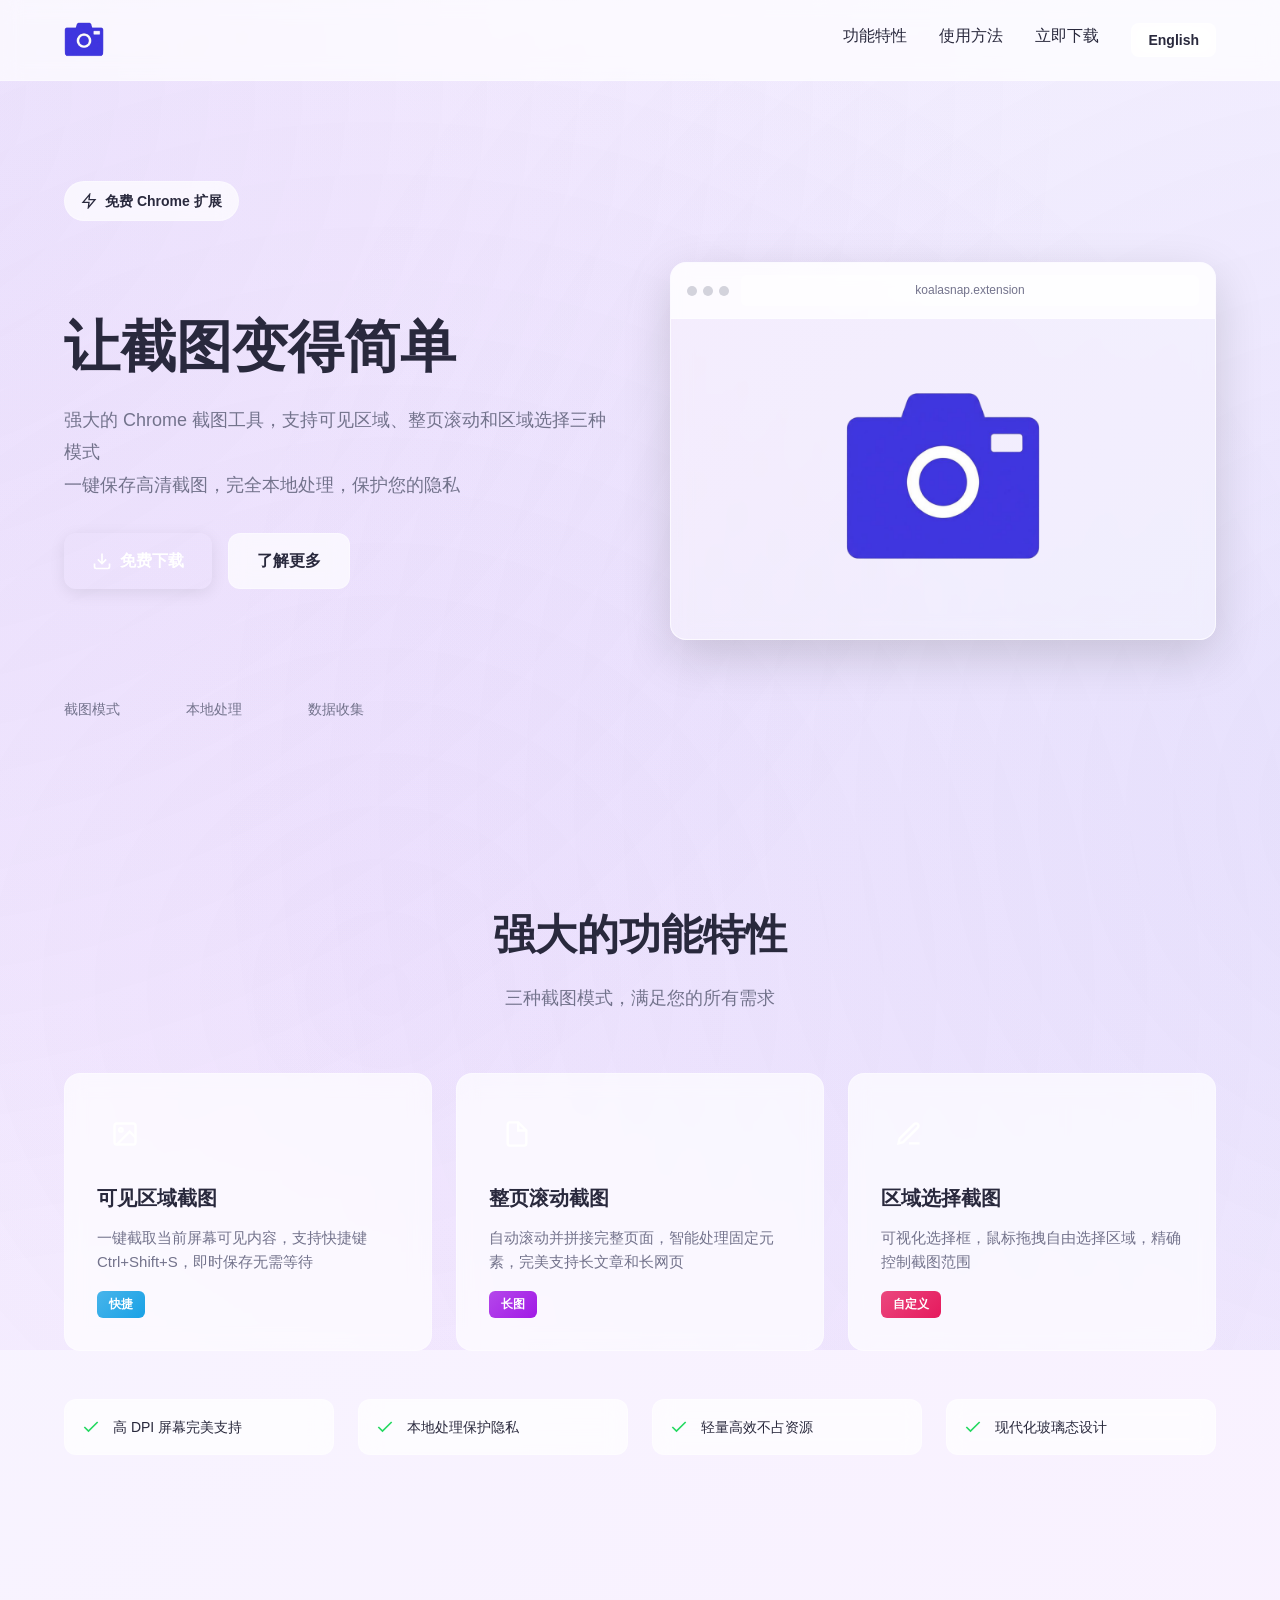
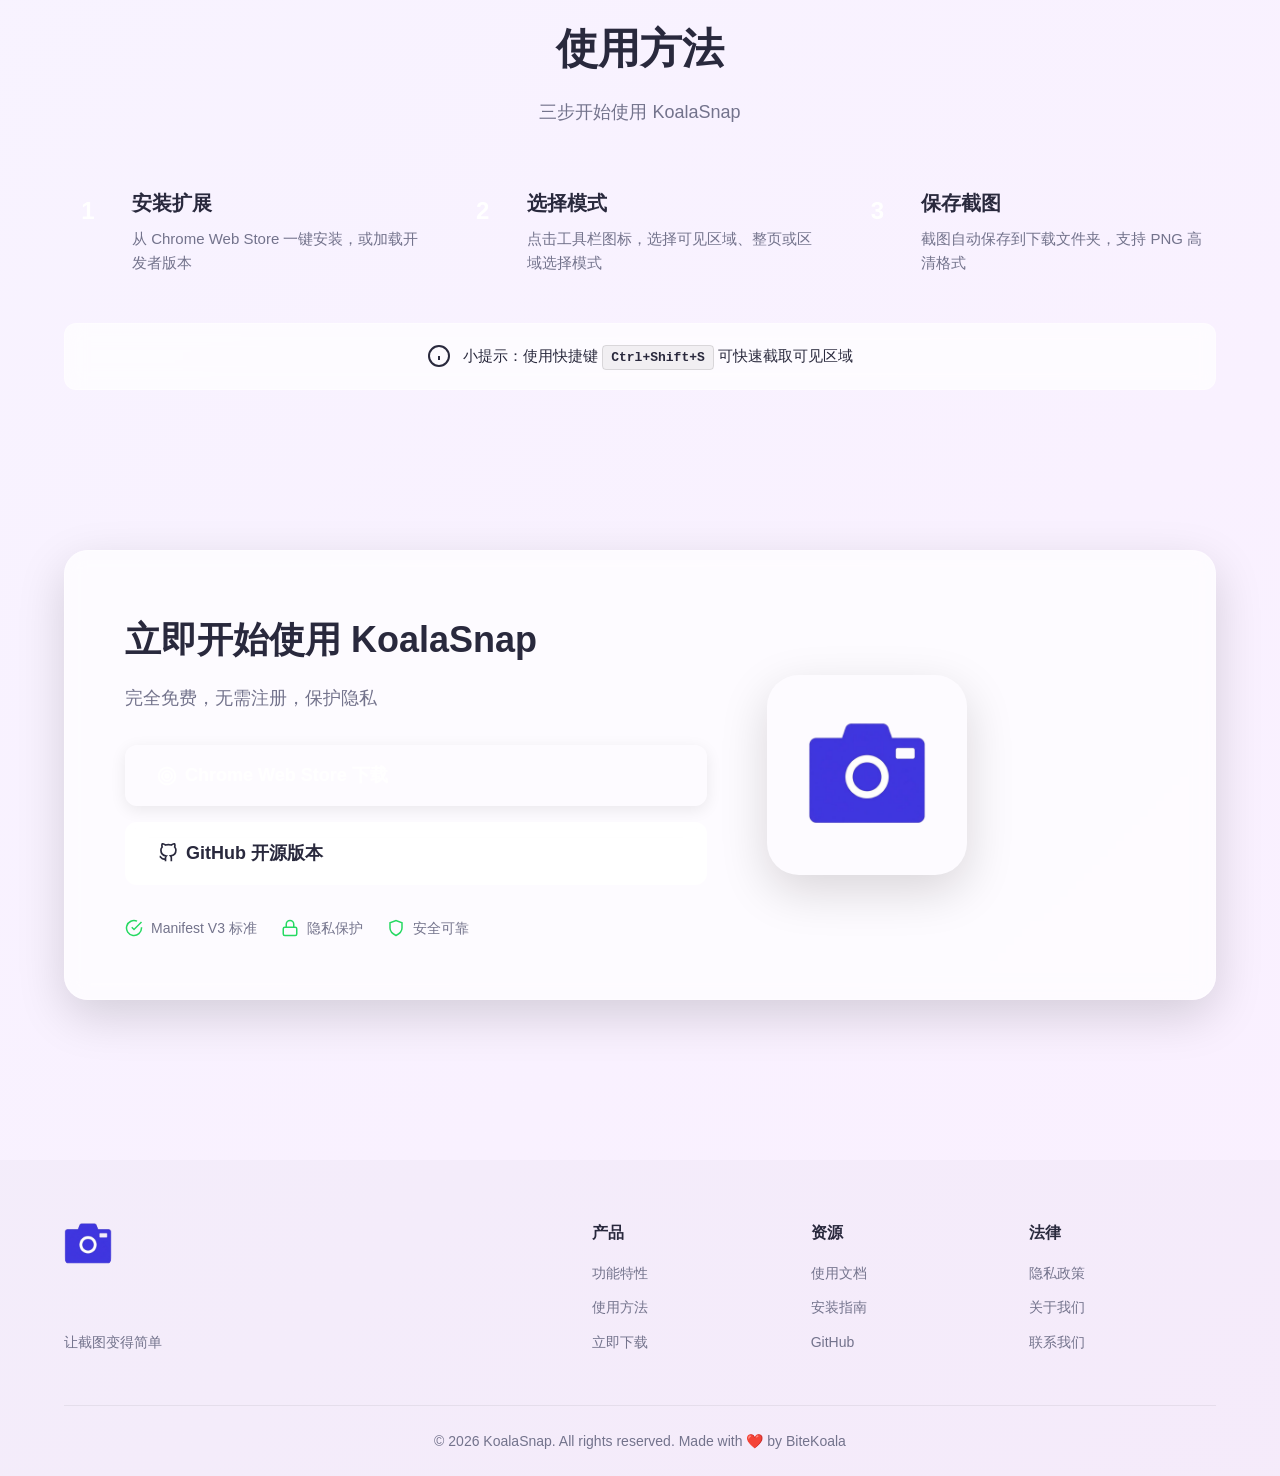
==== landing-page.html @ 2b5f0e41 "v1.0" ====
<!DOCTYPE html>
<html lang="zh-CN">

<head>
    <meta charset="UTF-8">
    <meta name="viewport" content="width=device-width, initial-scale=1.0">
    <meta name="description" content="KoalaSnap - 考拉易截，强大的 Chrome 截图扩展，支持可见区域、整页滚动和区域选择三种模式">
    <meta name="keywords" content="截图,Chrome扩展,浏览器插件,长截图,区域截图,KoalaSnap">
    <title>KoalaSnap - 考拉易截 | 强大的 Chrome 截图扩展</title>
    <link rel="stylesheet" href="landing-page.css">
    <link rel="icon" href="icons/icon-128.png">
</head>

<body>
    <!-- Navigation -->
    <nav class="navbar">
        <div class="container">
            <div class="nav-brand">
                <img src="icons/icon-128.png" alt="KoalaSnap Logo" class="nav-logo">
                <span class="nav-title">KoalaSnap</span>
            </div>
            <div class="nav-links">
                <a href="#features">
                    <span class="lang-zh">功能特性</span>
                    <span class="lang-en" style="display: none;">Features</span>
                </a>
                <a href="#how-it-works">
                    <span class="lang-zh">使用方法</span>
                    <span class="lang-en" style="display: none;">How It Works</span>
                </a>
                <a href="#download">
                    <span class="lang-zh">立即下载</span>
                    <span class="lang-en" style="display: none;">Download</span>
                </a>
                <button class="lang-toggle" onclick="toggleLanguage()">
                    <span class="lang-zh">English</span>
                    <span class="lang-en" style="display: none;">中文</span>
                </button>
            </div>
        </div>
        </div>
    </nav>

    <!-- Hero Section -->
    <section class="hero">
        <div class="container">
            <div class="hero-content">
                <div class="hero-badge">
                    <svg class="badge-icon" viewBox="0 0 24 24" fill="none" stroke="currentColor" stroke-width="2">
                        <path d="M13 2L3 14h9l-1 8 10-12h-9l1-8z"></path>
                    </svg>
                    <span class="lang-zh">免费 Chrome 扩展</span>
                    <span class="lang-en" style="display: none;">Free Chrome Extension</span>
                </div>
                <h1 class="hero-title">
                    <span class="gradient-text">KoalaSnap</span>
                    <br>
                    <span class="lang-zh">让截图变得简单</span>
                    <span class="lang-en" style="display: none;">Make Screenshots Easy</span>
                </h1>
                <p class="hero-subtitle">
                    <span class="lang-zh">
                        强大的 Chrome 截图工具，支持可见区域、整页滚动和区域选择三种模式<br>
                        一键保存高清截图，完全本地处理，保护您的隐私
                    </span>
                    <span class="lang-en" style="display: none;">
                        Powerful Chrome screenshot tool with visible area, full-page scrolling, and area selection
                        modes<br>
                        One-click to save high-quality screenshots, completely local processing, protecting your privacy
                    </span>
                </p>
                <div class="hero-buttons">
                    <a href="#download" class="btn btn-primary">
                        <svg class="btn-icon" viewBox="0 0 24 24" fill="none" stroke="currentColor" stroke-width="2">
                            <path d="M21 15v4a2 2 0 0 1-2 2H5a2 2 0 0 1-2-2v-4"></path>
                            <polyline points="7 10 12 15 17 10"></polyline>
                            <line x1="12" y1="15" x2="12" y2="3"></line>
                        </svg>
                        <span class="lang-zh">免费下载</span>
                        <span class="lang-en" style="display: none;">Free Download</span>
                    </a>
                    <a href="#features" class="btn btn-secondary">
                        <span class="lang-zh">了解更多</span>
                        <span class="lang-en" style="display: none;">Learn More</span>
                    </a>
                </div>
                <div class="hero-stats">
                    <div class="stat-item">
                        <div class="stat-number">3</div>
                        <div class="stat-label">
                            <span class="lang-zh">截图模式</span>
                            <span class="lang-en" style="display: none;">Capture Modes</span>
                        </div>
                    </div>
                    <div class="stat-item">
                        <div class="stat-number">100%</div>
                        <div class="stat-label">
                            <span class="lang-zh">本地处理</span>
                            <span class="lang-en" style="display: none;">Local Processing</span>
                        </div>
                    </div>
                    <div class="stat-item">
                        <div class="stat-number">0</div>
                        <div class="stat-label">
                            <span class="lang-zh">数据收集</span>
                            <span class="lang-en" style="display: none;">Data Collection</span>
                        </div>
                    </div>
                </div>
            </div>
            <div class="hero-image">
                <div class="mockup-browser">
                    <div class="browser-header">
                        <div class="browser-dots">
                            <span></span>
                            <span></span>
                            <span></span>
                        </div>
                        <div class="browser-address">koalasnap.extension</div>
                    </div>
                    <div class="browser-content">
                        <img src="icons/icon-128.png" alt="KoalaSnap Preview" class="preview-icon">
                    </div>
                </div>
            </div>
        </div>
    </section>

    <!-- Features Section -->
    <section id="features" class="features">
        <div class="container">
            <div class="section-header">
                <h2 class="section-title">
                    <span class="lang-zh">强大的功能特性</span>
                    <span class="lang-en" style="display: none;">Powerful Features</span>
                </h2>
                <p class="section-subtitle">
                    <span class="lang-zh">三种截图模式，满足您的所有需求</span>
                    <span class="lang-en" style="display: none;">Three capture modes to meet all your needs</span>
                </p>
            </div>

            <div class="features-grid">
                <!-- Feature 1 -->
                <div class="feature-card">
                    <div class="feature-icon">
                        <svg viewBox="0 0 24 24" fill="none" stroke="currentColor" stroke-width="2">
                            <rect x="3" y="3" width="18" height="18" rx="2" ry="2"></rect>
                            <circle cx="8.5" cy="8.5" r="1.5"></circle>
                            <polyline points="21 15 16 10 5 21"></polyline>
                        </svg>
                    </div>
                    <h3 class="feature-title">可见区域截图</h3>
                    <p class="feature-desc">一键截取当前屏幕可见内容，支持快捷键 Ctrl+Shift+S，即时保存无需等待</p>
                    <div class="feature-badge">快捷</div>
                </div>

                <!-- Feature 2 -->
                <div class="feature-card">
                    <div class="feature-icon">
                        <svg viewBox="0 0 24 24" fill="none" stroke="currentColor" stroke-width="2">
                            <path d="M13 2H6a2 2 0 0 0-2 2v16a2 2 0 0 0 2 2h12a2 2 0 0 0 2-2V9z"></path>
                            <polyline points="13 2 13 9 20 9"></polyline>
                        </svg>
                    </div>
                    <h3 class="feature-title">整页滚动截图</h3>
                    <p class="feature-desc">自动滚动并拼接完整页面，智能处理固定元素，完美支持长文章和长网页</p>
                    <div class="feature-badge badge-pro">长图</div>
                </div>

                <!-- Feature 3 -->
                <div class="feature-card">
                    <div class="feature-icon">
                        <svg viewBox="0 0 24 24" fill="none" stroke="currentColor" stroke-width="2">
                            <path d="M12 20h9"></path>
                            <path d="M16.5 3.5a2.121 2.121 0 0 1 3 3L7 19l-4 1 1-4L16.5 3.5z"></path>
                        </svg>
                    </div>
                    <h3 class="feature-title">区域选择截图</h3>
                    <p class="feature-desc">可视化选择框，鼠标拖拽自由选择区域，精确控制截图范围</p>
                    <div class="feature-badge badge-custom">自定义</div>
                </div>
            </div>

            <!-- Additional Features -->
            <div class="additional-features">
                <div class="additional-feature">
                    <svg class="check-icon" viewBox="0 0 24 24" fill="none" stroke="currentColor" stroke-width="2">
                        <polyline points="20 6 9 17 4 12"></polyline>
                    </svg>
                    <span>高 DPI 屏幕完美支持</span>
                </div>
                <div class="additional-feature">
                    <svg class="check-icon" viewBox="0 0 24 24" fill="none" stroke="currentColor" stroke-width="2">
                        <polyline points="20 6 9 17 4 12"></polyline>
                    </svg>
                    <span>本地处理保护隐私</span>
                </div>
                <div class="additional-feature">
                    <svg class="check-icon" viewBox="0 0 24 24" fill="none" stroke="currentColor" stroke-width="2">
                        <polyline points="20 6 9 17 4 12"></polyline>
                    </svg>
                    <span>轻量高效不占资源</span>
                </div>
                <div class="additional-feature">
                    <svg class="check-icon" viewBox="0 0 24 24" fill="none" stroke="currentColor" stroke-width="2">
                        <polyline points="20 6 9 17 4 12"></polyline>
                    </svg>
                    <span>现代化玻璃态设计</span>
                </div>
            </div>
        </div>
    </section>

    <!-- How It Works -->
    <section id="how-it-works" class="how-it-works">
        <div class="container">
            <div class="section-header">
                <h2 class="section-title">使用方法</h2>
                <p class="section-subtitle">三步开始使用 KoalaSnap</p>
            </div>

            <div class="steps">
                <div class="step">
                    <div class="step-number">1</div>
                    <div class="step-content">
                        <h3 class="step-title">安装扩展</h3>
                        <p class="step-desc">从 Chrome Web Store 一键安装，或加载开发者版本</p>
                    </div>
                </div>

                <div class="step">
                    <div class="step-number">2</div>
                    <div class="step-content">
                        <h3 class="step-title">选择模式</h3>
                        <p class="step-desc">点击工具栏图标，选择可见区域、整页或区域选择模式</p>
                    </div>
                </div>

                <div class="step">
                    <div class="step-number">3</div>
                    <div class="step-content">
                        <h3 class="step-title">保存截图</h3>
                        <p class="step-desc">截图自动保存到下载文件夹，支持 PNG 高清格式</p>
                    </div>
                </div>
            </div>

            <div class="shortcut-tip">
                <svg class="tip-icon" viewBox="0 0 24 24" fill="none" stroke="currentColor" stroke-width="2">
                    <circle cx="12" cy="12" r="10"></circle>
                    <path d="M12 16v-4"></path>
                    <path d="M12 8h.01"></path>
                </svg>
                <span>小提示：使用快捷键 <kbd>Ctrl+Shift+S</kbd> 可快速截取可见区域</span>
            </div>
        </div>
    </section>

    <!-- Download Section -->
    <section id="download" class="download">
        <div class="container">
            <div class="download-card">
                <div class="download-content">
                    <h2 class="download-title">立即开始使用 KoalaSnap</h2>
                    <p class="download-subtitle">完全免费，无需注册，保护隐私</p>
                    <div class="download-buttons">
                        <a href="https://chrome.google.com/webstore" class="btn btn-primary btn-large">
                            <svg class="btn-icon" viewBox="0 0 24 24" fill="none" stroke="currentColor"
                                stroke-width="2">
                                <circle cx="12" cy="12" r="10"></circle>
                                <circle cx="12" cy="12" r="6"></circle>
                                <circle cx="12" cy="12" r="2"></circle>
                            </svg>
                            Chrome Web Store 下载
                        </a>
                        <a href="https://github.com/yourusername/koalasnap" class="btn btn-secondary btn-large">
                            <svg class="btn-icon" viewBox="0 0 24 24" fill="none" stroke="currentColor"
                                stroke-width="2">
                                <path
                                    d="M9 19c-5 1.5-5-2.5-7-3m14 6v-3.87a3.37 3.37 0 0 0-.94-2.61c3.14-.35 6.44-1.54 6.44-7A5.44 5.44 0 0 0 20 4.77 5.07 5.07 0 0 0 19.91 1S18.73.65 16 2.48a13.38 13.38 0 0 0-7 0C6.27.65 5.09 1 5.09 1A5.07 5.07 0 0 0 5 4.77a5.44 5.44 0 0 0-1.5 3.78c0 5.42 3.3 6.61 6.44 7A3.37 3.37 0 0 0 9 18.13V22">
                                </path>
                            </svg>
                            GitHub 开源版本
                        </a>
                    </div>
                    <div class="download-info">
                        <div class="info-item">
                            <svg viewBox="0 0 24 24" fill="none" stroke="currentColor" stroke-width="2">
                                <path d="M22 11.08V12a10 10 0 1 1-5.93-9.14"></path>
                                <polyline points="22 4 12 14.01 9 11.01"></polyline>
                            </svg>
                            <span>Manifest V3 标准</span>
                        </div>
                        <div class="info-item">
                            <svg viewBox="0 0 24 24" fill="none" stroke="currentColor" stroke-width="2">
                                <rect x="3" y="11" width="18" height="11" rx="2" ry="2"></rect>
                                <path d="M7 11V7a5 5 0 0 1 10 0v4"></path>
                            </svg>
                            <span>隐私保护</span>
                        </div>
                        <div class="info-item">
                            <svg viewBox="0 0 24 24" fill="none" stroke="currentColor" stroke-width="2">
                                <path d="M12 22s8-4 8-10V5l-8-3-8 3v7c0 6 8 10 8 10z"></path>
                            </svg>
                            <span>安全可靠</span>
                        </div>
                    </div>
                </div>
                <div class="download-visual">
                    <div class="floating-icon">
                        <img src="icons/icon-128.png" alt="KoalaSnap">
                    </div>
                </div>
            </div>
        </div>
    </section>

    <!-- Footer -->
    <footer class="footer">
        <div class="container">
            <div class="footer-content">
                <div class="footer-brand">
                    <img src="icons/icon-128.png" alt="KoalaSnap Logo" class="footer-logo">
                    <span class="footer-title">KoalaSnap</span>
                    <p class="footer-desc">让截图变得简单</p>
                </div>
                <div class="footer-links">
                    <div class="footer-column">
                        <h4>产品</h4>
                        <a href="#features">功能特性</a>
                        <a href="#how-it-works">使用方法</a>
                        <a href="#download">立即下载</a>
                    </div>
                    <div class="footer-column">
                        <h4>资源</h4>
                        <a href="README.md">使用文档</a>
                        <a href="INSTALLATION.md">安装指南</a>
                        <a href="https://github.com/yourusername/koalasnap">GitHub</a>
                    </div>
                    <div class="footer-column">
                        <h4>法律</h4>
                        <a href="privacy.html">隐私政策</a>
                        <a href="https://bitekaola.com">关于我们</a>
                        <a href="mailto:support@bitekaola.com">联系我们</a>
                    </div>
                </div>
            </div>
            <div class="footer-bottom">
                <p>&copy; 2026 KoalaSnap. All rights reserved. Made with ❤️ by BiteKoala</p>
            </div>
        </div>
    </footer>

    <script src="landing-page.js"></script>
</body>

</html>
---- landing-page.css ----
/* KoalaSnap Landing Page Styles */

:root {
    /* Color System */
    --primary-hue: 250;
    --primary-sat: 80%;
    --primary-light: 60%;

    --primary: hsl(var(--primary-hue), var(--primary-sat), var(--primary-light));
    --primary-dark: hsl(var(--primary-hue), var(--primary-sat), 50%);
    --primary-light: hsl(var(--primary-hue), var(--primary-sat), 70%);

    --bg-gradient-start: hsl(250, 100%, 98%);
    --bg-gradient-end: hsl(280, 100%, 97%);

    --glass-bg: rgba(255, 255, 255, 0.7);
    --glass-border: rgba(255, 255, 255, 0.3);

    --text-primary: hsl(240, 20%, 20%);
    --text-secondary: hsl(240, 10%, 50%);

    --shadow-sm: 0 2px 8px rgba(0, 0, 0, 0.05);
    --shadow-md: 0 4px 16px rgba(0, 0, 0, 0.08);
    --shadow-lg: 0 8px 32px rgba(0, 0, 0, 0.12);
    --shadow-xl: 0 16px 48px rgba(0, 0, 0, 0.15);
}

* {
    margin: 0;
    padding: 0;
    box-sizing: border-box;
}

html {
    scroll-behavior: smooth;
}

body {
    font-family: 'Segoe UI', -apple-system, BlinkMacSystemFont, 'Roboto', 'Helvetica Neue', Arial, sans-serif;
    background: linear-gradient(135deg, var(--bg-gradient-start) 0%, var(--bg-gradient-end) 100%);
    color: var(--text-primary);
    line-height: 1.6;
    overflow-x: hidden;
}

/* Mesh Gradient Background */
body::before {
    content: '';
    position: fixed;
    top: -50%;
    left: -50%;
    width: 200%;
    height: 200%;
    background:
        radial-gradient(circle at 20% 30%, rgba(138, 43, 226, 0.1) 0%, transparent 50%),
        radial-gradient(circle at 80% 70%, rgba(79, 70, 229, 0.1) 0%, transparent 50%),
        radial-gradient(circle at 40% 80%, rgba(147, 51, 234, 0.08) 0%, transparent 50%);
    animation: meshRotate 30s ease-in-out infinite;
    pointer-events: none;
    z-index: 0;
}

@keyframes meshRotate {

    0%,
    100% {
        transform: rotate(0deg);
    }

    50% {
        transform: rotate(180deg);
    }
}

.container {
    max-width: 1200px;
    margin: 0 auto;
    padding: 0 24px;
    position: relative;
    z-index: 1;
}

/* Navigation */
.navbar {
    padding: 20px 0;
    background: var(--glass-bg);
    backdrop-filter: blur(10px);
    -webkit-backdrop-filter: blur(10px);
    border-bottom: 1px solid var(--glass-border);
    position: sticky;
    top: 0;
    z-index: 100;
}

.navbar .container {
    display: flex;
    justify-content: space-between;
    align-items: center;
}

.nav-brand {
    display: flex;
    align-items: center;
    gap: 12px;
}

.nav-logo {
    width: 40px;
    height: 40px;
    border-radius: 10px;
}

.nav-title {
    font-size: 24px;
    font-weight: 700;
    background: linear-gradient(135deg, var(--primary) 0%, var(--primary-dark) 100%);
    -webkit-background-clip: text;
    -webkit-text-fill-color: transparent;
    background-clip: text;
}

.nav-links {
    display: flex;
    gap: 32px;
}

.nav-links a {
    color: var(--text-primary);
    text-decoration: none;
    font-weight: 500;
    transition: color 0.3s;
}

.nav-links a:hover {
    color: var(--primary);
}

.lang-toggle {
    padding: 8px 16px;
    background: var(--glass-bg);
    backdrop-filter: blur(10px);
    border: 1px solid var(--glass-border);
    border-radius: 8px;
    color: var(--text-primary);
    font-weight: 600;
    font-size: 14px;
    cursor: pointer;
    transition: all 0.3s;
}

.lang-toggle:hover {
    background: rgba(255, 255, 255, 0.9);
    color: var(--primary);
    transform: translateY(-1px);
}

/* Hero Section */
.hero {
    padding: 100px 0;
    position: relative;
}

.hero .container {
    display: grid;
    grid-template-columns: 1fr 1fr;
    gap: 60px;
    align-items: center;
}

.hero-badge {
    display: inline-flex;
    align-items: center;
    gap: 8px;
    padding: 8px 16px;
    background: var(--glass-bg);
    backdrop-filter: blur(10px);
    border: 1px solid var(--glass-border);
    border-radius: 20px;
    font-size: 14px;
    font-weight: 600;
    color: var(--primary);
    margin-bottom: 24px;
}

.badge-icon {
    width: 16px;
    height: 16px;
}

.hero-title {
    font-size: 56px;
    font-weight: 800;
    line-height: 1.2;
    margin-bottom: 24px;
}

.gradient-text {
    background: linear-gradient(135deg, var(--primary) 0%, var(--primary-dark) 100%);
    -webkit-background-clip: text;
    -webkit-text-fill-color: transparent;
    background-clip: text;
}

.hero-subtitle {
    font-size: 18px;
    color: var(--text-secondary);
    margin-bottom: 32px;
    line-height: 1.8;
}

.hero-buttons {
    display: flex;
    gap: 16px;
    margin-bottom: 48px;
}

.btn {
    display: inline-flex;
    align-items: center;
    gap: 8px;
    padding: 14px 28px;
    border-radius: 12px;
    font-size: 16px;
    font-weight: 600;
    text-decoration: none;
    transition: all 0.3s cubic-bezier(0.4, 0, 0.2, 1);
    cursor: pointer;
    border: none;
}

.btn-icon {
    width: 20px;
    height: 20px;
}

.btn-primary {
    background: linear-gradient(135deg, var(--primary) 0%, var(--primary-dark) 100%);
    color: white;
    box-shadow: var(--shadow-md);
}

.btn-primary:hover {
    transform: translateY(-2px);
    box-shadow: var(--shadow-lg);
}

.btn-secondary {
    background: var(--glass-bg);
    backdrop-filter: blur(10px);
    color: var(--text-primary);
    border: 1px solid var(--glass-border);
}

.btn-secondary:hover {
    background: rgba(255, 255, 255, 0.9);
    transform: translateY(-2px);
}

.btn-large {
    padding: 16px 32px;
    font-size: 18px;
}

.hero-stats {
    display: flex;
    gap: 48px;
}

.stat-item {
    text-align: center;
}

.stat-number {
    font-size: 36px;
    font-weight: 800;
    background: linear-gradient(135deg, var(--primary) 0%, var(--primary-dark) 100%);
    -webkit-background-clip: text;
    -webkit-text-fill-color: transparent;
    background-clip: text;
}

.stat-label {
    font-size: 14px;
    color: var(--text-secondary);
    margin-top: 4px;
}

/* Hero Image */
.mockup-browser {
    background: var(--glass-bg);
    backdrop-filter: blur(10px);
    border: 1px solid var(--glass-border);
    border-radius: 16px;
    overflow: hidden;
    box-shadow: var(--shadow-xl);
    animation: float 6s ease-in-out infinite;
}

@keyframes float {

    0%,
    100% {
        transform: translateY(0px);
    }

    50% {
        transform: translateY(-20px);
    }
}

.browser-header {
    padding: 12px 16px;
    background: rgba(255, 255, 255, 0.5);
    border-bottom: 1px solid var(--glass-border);
    display: flex;
    align-items: center;
    gap: 12px;
}

.browser-dots {
    display: flex;
    gap: 6px;
}

.browser-dots span {
    width: 10px;
    height: 10px;
    border-radius: 50%;
    background: var(--text-secondary);
    opacity: 0.3;
}

.browser-address {
    flex: 1;
    padding: 6px 12px;
    background: rgba(255, 255, 255, 0.5);
    border-radius: 6px;
    font-size: 12px;
    color: var(--text-secondary);
    text-align: center;
}

.browser-content {
    padding: 60px;
    display: flex;
    align-items: center;
    justify-content: center;
    background: linear-gradient(135deg, rgba(138, 43, 226, 0.05) 0%, rgba(79, 70, 229, 0.05) 100%);
}

.preview-icon {
    width: 200px;
    height: 200px;
    animation: iconPulse 3s ease-in-out infinite;
}

@keyframes iconPulse {

    0%,
    100% {
        transform: scale(1);
    }

    50% {
        transform: scale(1.05);
    }
}

/* Section Styles */
section {
    padding: 80px 0;
    position: relative;
}

.section-header {
    text-align: center;
    margin-bottom: 60px;
}

.section-title {
    font-size: 42px;
    font-weight: 800;
    margin-bottom: 16px;
}

.section-subtitle {
    font-size: 18px;
    color: var(--text-secondary);
}

/* Features Section */
.features {
    background: transparent;
}

.features-grid {
    display: grid;
    grid-template-columns: repeat(3, 1fr);
    gap: 24px;
    margin-bottom: 48px;
}

.feature-card {
    padding: 32px;
    background: var(--glass-bg);
    backdrop-filter: blur(10px);
    border: 1px solid var(--glass-border);
    border-radius: 16px;
    transition: all 0.3s cubic-bezier(0.4, 0, 0.2, 1);
    position: relative;
    overflow: hidden;
}

.feature-card::before {
    content: '';
    position: absolute;
    top: 0;
    left: -100%;
    width: 100%;
    height: 100%;
    background: linear-gradient(90deg, transparent, rgba(255, 255, 255, 0.3), transparent);
    transition: left 0.5s;
}

.feature-card:hover::before {
    left: 100%;
}

.feature-card:hover {
    transform: translateY(-8px);
    box-shadow: var(--shadow-lg);
}

.feature-icon {
    width: 56px;
    height: 56px;
    background: linear-gradient(135deg, var(--primary-light) 0%, var(--primary) 100%);
    border-radius: 12px;
    display: flex;
    align-items: center;
    justify-content: center;
    margin-bottom: 20px;
}

.feature-icon svg {
    width: 28px;
    height: 28px;
    color: white;
}

.feature-title {
    font-size: 20px;
    font-weight: 700;
    margin-bottom: 12px;
}

.feature-desc {
    font-size: 15px;
    color: var(--text-secondary);
    line-height: 1.6;
    margin-bottom: 16px;
}

.feature-badge {
    display: inline-block;
    padding: 4px 12px;
    font-size: 12px;
    font-weight: 600;
    background: linear-gradient(135deg, hsl(200, 80%, 60%), hsl(200, 80%, 50%));
    color: white;
    border-radius: 6px;
}

.badge-pro {
    background: linear-gradient(135deg, hsl(280, 80%, 60%), hsl(280, 80%, 50%));
}

.badge-custom {
    background: linear-gradient(135deg, hsl(340, 80%, 60%), hsl(340, 80%, 50%));
}

.additional-features {
    display: grid;
    grid-template-columns: repeat(4, 1fr);
    gap: 24px;
}

.additional-feature {
    display: flex;
    align-items: center;
    gap: 12px;
    padding: 16px;
    background: var(--glass-bg);
    backdrop-filter: blur(10px);
    border: 1px solid var(--glass-border);
    border-radius: 12px;
    font-size: 14px;
    font-weight: 500;
}

.check-icon {
    width: 20px;
    height: 20px;
    color: hsl(140, 70%, 50%);
    flex-shrink: 0;
}

/* How It Works */
.how-it-works {
    background: transparent;
}

.steps {
    display: grid;
    grid-template-columns: repeat(3, 1fr);
    gap: 32px;
    margin-bottom: 48px;
}

.step {
    display: flex;
    gap: 20px;
}

.step-number {
    width: 48px;
    height: 48px;
    background: linear-gradient(135deg, var(--primary) 0%, var(--primary-dark) 100%);
    color: white;
    border-radius: 12px;
    display: flex;
    align-items: center;
    justify-content: center;
    font-size: 24px;
    font-weight: 800;
    flex-shrink: 0;
}

.step-title {
    font-size: 20px;
    font-weight: 700;
    margin-bottom: 8px;
}

.step-desc {
    font-size: 15px;
    color: var(--text-secondary);
    line-height: 1.6;
}

.shortcut-tip {
    display: flex;
    align-items: center;
    justify-content: center;
    gap: 12px;
    padding: 20px;
    background: var(--glass-bg);
    backdrop-filter: blur(10px);
    border: 1px solid var(--glass-border);
    border-radius: 12px;
    font-size: 15px;
}

.tip-icon {
    width: 24px;
    height: 24px;
    color: var(--primary);
}

kbd {
    padding: 4px 8px;
    background: rgba(0, 0, 0, 0.05);
    border: 1px solid rgba(0, 0, 0, 0.1);
    border-radius: 4px;
    font-family: 'Courier New', monospace;
    font-size: 13px;
    font-weight: 600;
}

/* Download Section */
.download {
    background: transparent;
}

.download-card {
    display: grid;
    grid-template-columns: 1.5fr 1fr;
    gap: 60px;
    align-items: center;
    padding: 60px;
    background: var(--glass-bg);
    backdrop-filter: blur(10px);
    border: 1px solid var(--glass-border);
    border-radius: 24px;
    box-shadow: var(--shadow-xl);
}

.download-title {
    font-size: 36px;
    font-weight: 800;
    margin-bottom: 16px;
}

.download-subtitle {
    font-size: 18px;
    color: var(--text-secondary);
    margin-bottom: 32px;
}

.download-buttons {
    display: flex;
    flex-direction: column;
    gap: 16px;
    margin-bottom: 32px;
}

.download-info {
    display: flex;
    gap: 24px;
}

.info-item {
    display: flex;
    align-items: center;
    gap: 8px;
    font-size: 14px;
    color: var(--text-secondary);
}

.info-item svg {
    width: 18px;
    height: 18px;
    color: hsl(140, 70%, 50%);
}

.floating-icon {
    width: 200px;
    height: 200px;
    background: linear-gradient(135deg, var(--primary-light) 0%, var(--primary) 100%);
    border-radius: 32px;
    display: flex;
    align-items: center;
    justify-content: center;
    animation: float 6s ease-in-out infinite;
    box-shadow: var(--shadow-xl);
}

.floating-icon img {
    width: 120px;
    height: 120px;
}

/* Footer */
.footer {
    background: rgba(0, 0, 0, 0.02);
    padding: 60px 0 24px;
    margin-top: 80px;
}

.footer-content {
    display: grid;
    grid-template-columns: 1.5fr 2fr;
    gap: 60px;
    margin-bottom: 40px;
}

.footer-brand {
    display: flex;
    flex-direction: column;
    gap: 12px;
}

.footer-logo {
    width: 48px;
    height: 48px;
    border-radius: 12px;
}

.footer-title {
    font-size: 24px;
    font-weight: 700;
    background: linear-gradient(135deg, var(--primary) 0%, var(--primary-dark) 100%);
    -webkit-background-clip: text;
    -webkit-text-fill-color: transparent;
    background-clip: text;
}

.footer-desc {
    color: var(--text-secondary);
    font-size: 14px;
}

.footer-links {
    display: grid;
    grid-template-columns: repeat(3, 1fr);
    gap: 32px;
}

.footer-column h4 {
    font-size: 16px;
    font-weight: 700;
    margin-bottom: 16px;
}

.footer-column a {
    display: block;
    color: var(--text-secondary);
    text-decoration: none;
    font-size: 14px;
    margin-bottom: 12px;
    transition: color 0.3s;
}

.footer-column a:hover {
    color: var(--primary);
}

.footer-bottom {
    padding-top: 24px;
    border-top: 1px solid rgba(0, 0, 0, 0.06);
    text-align: center;
    color: var(--text-secondary);
    font-size: 14px;
}

/* Responsive */
@media (max-width: 768px) {
    .hero .container {
        grid-template-columns: 1fr;
        gap: 40px;
    }

    .hero-title {
        font-size: 36px;
    }

    .features-grid {
        grid-template-columns: 1fr;
    }

    .additional-features {
        grid-template-columns: 1fr 1fr;
    }

    .steps {
        grid-template-columns: 1fr;
    }

    .download-card {
        grid-template-columns: 1fr;
        padding: 40px;
    }

    .footer-content {
        grid-template-columns: 1fr;
    }

    .nav-links {
        display: none;
    }
}
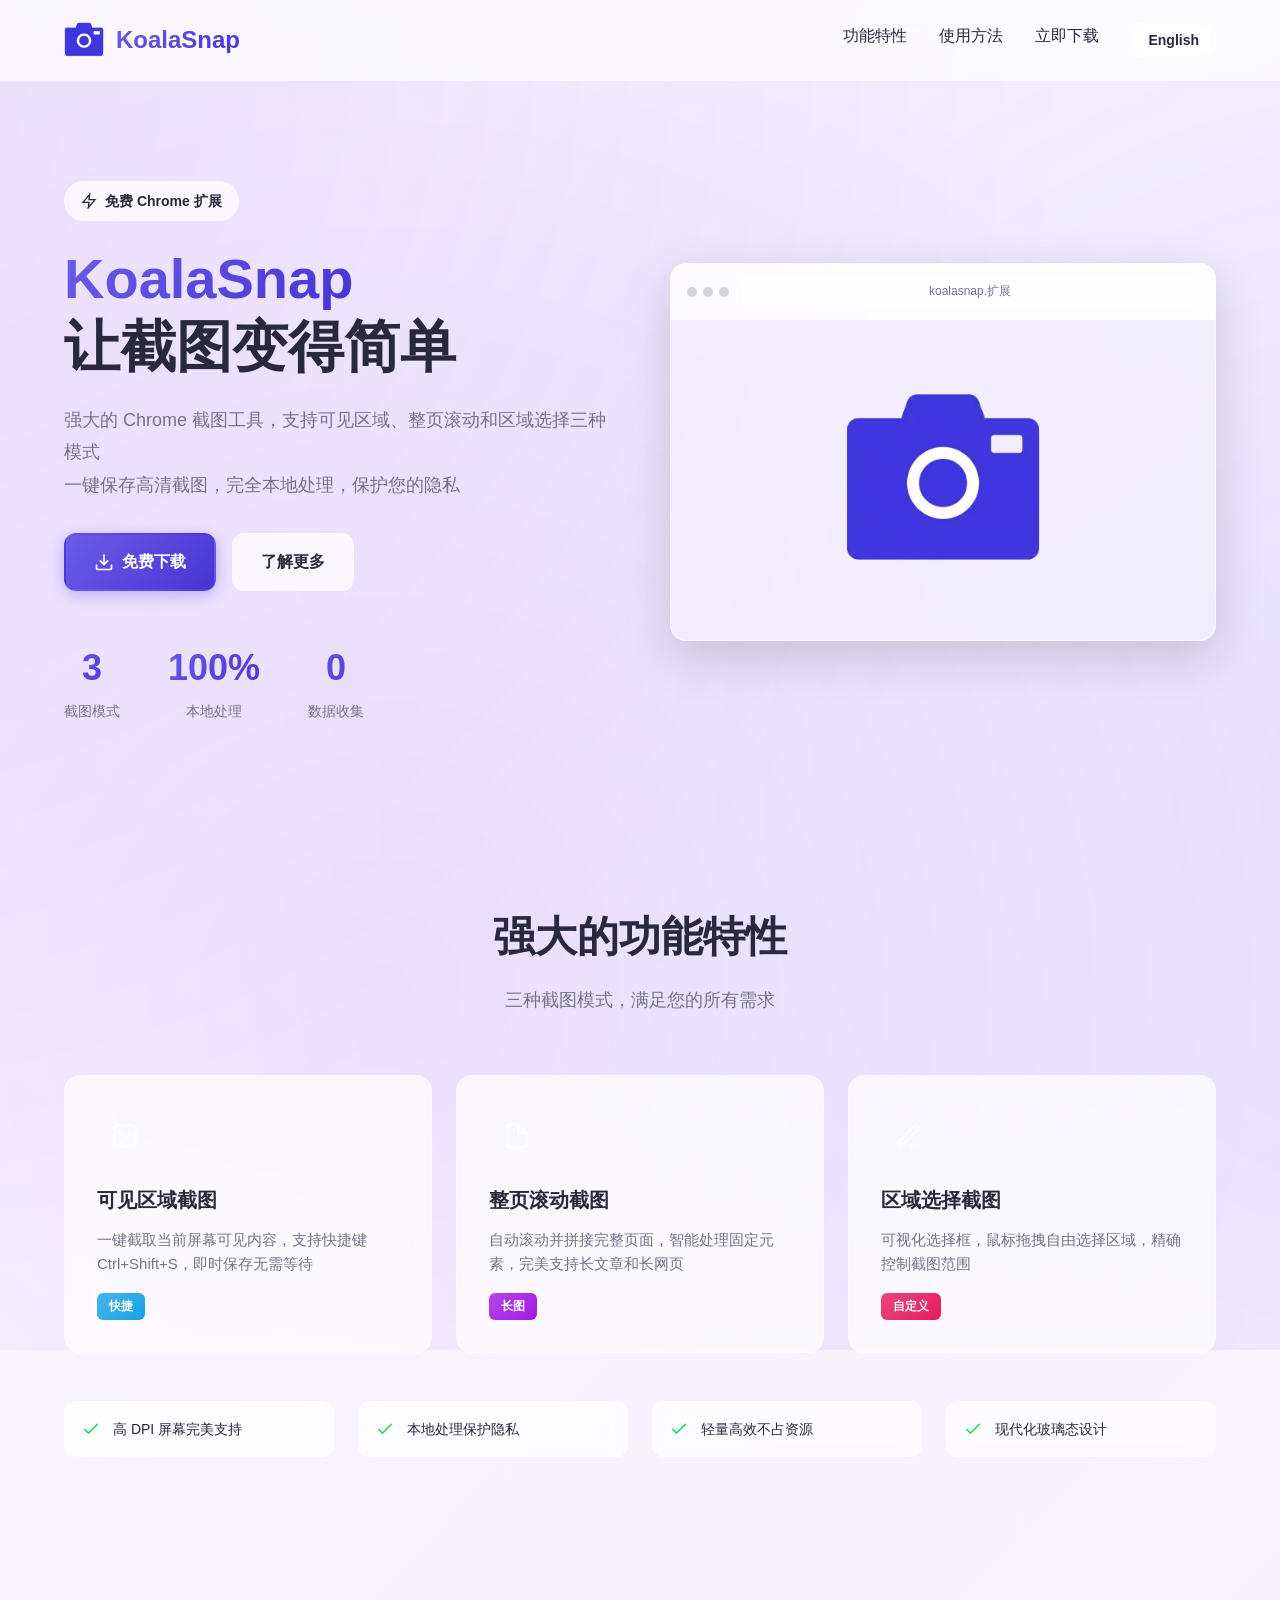
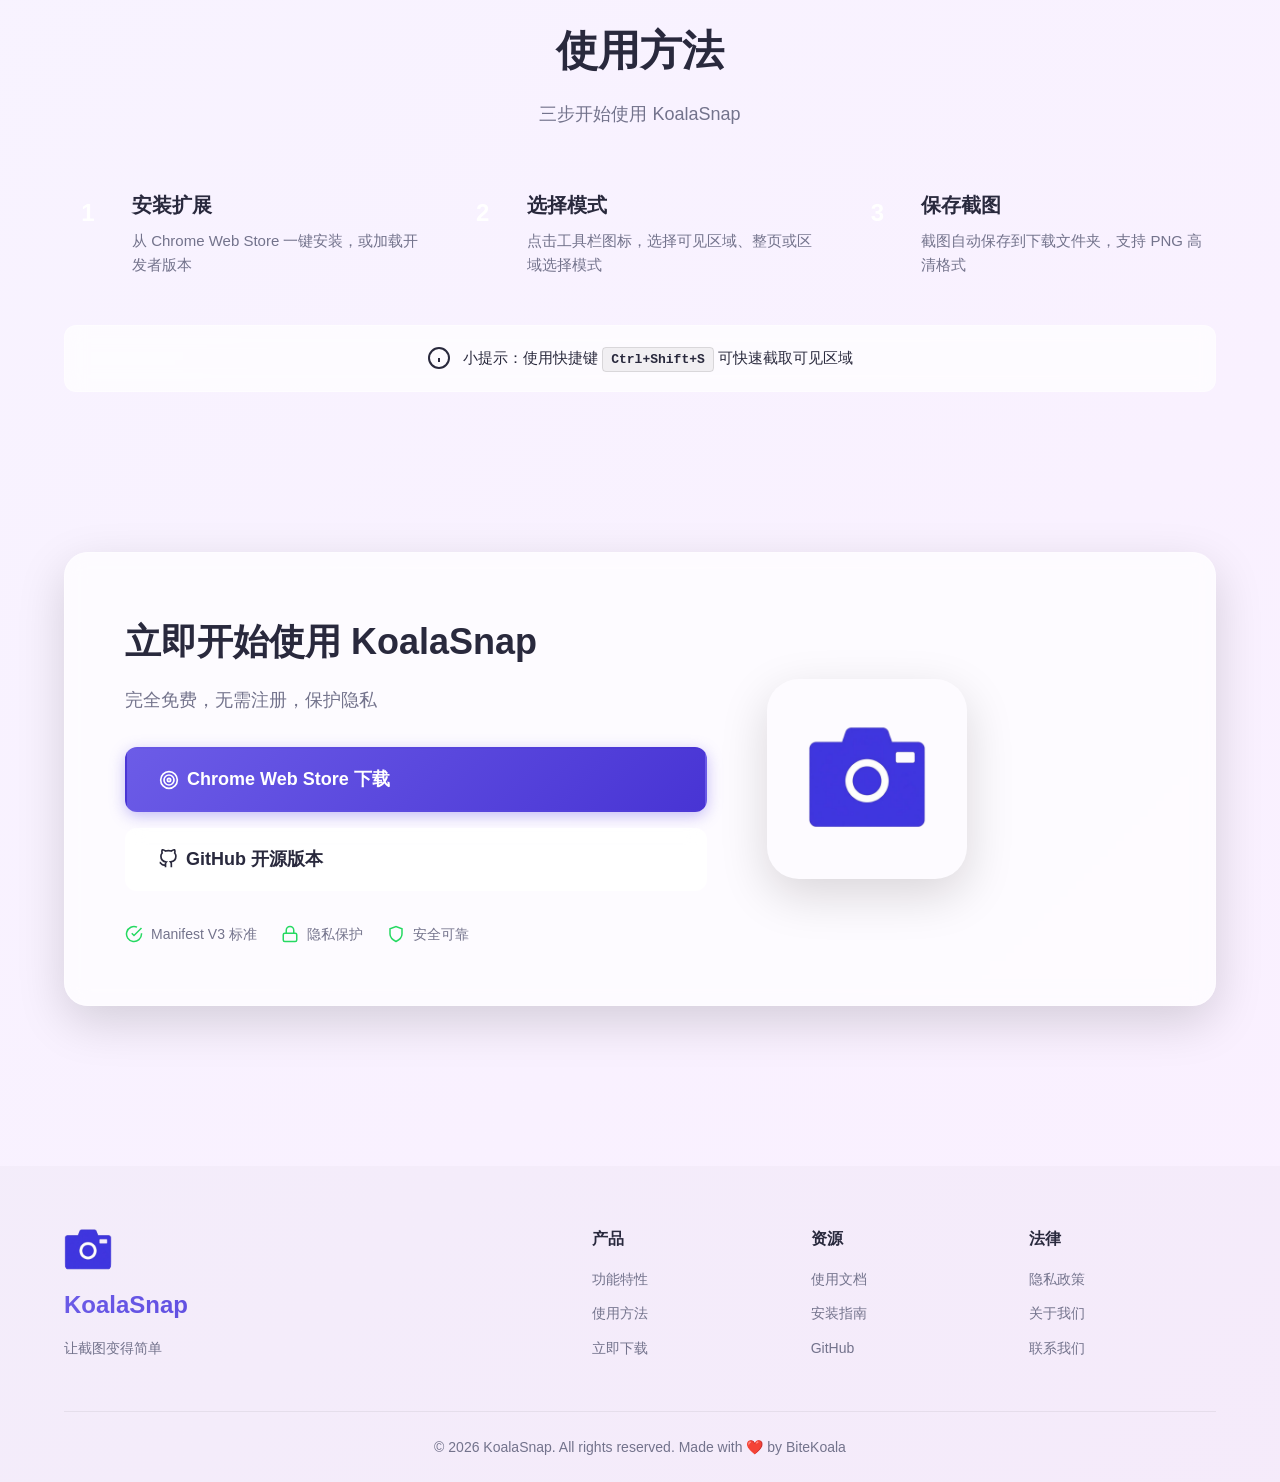
==== commit c331cb18: "Add Edge store guide and improve landing page UI Added EDGE_STORE_SUBMISSION.md with instructions fo" ====
--- a/landing-page.html
+++ b/landing-page.html
@@ -9,6 +9,34 @@
     <title>KoalaSnap - 考拉易截 | 强大的 Chrome 截图扩展</title>
     <link rel="stylesheet" href="landing-page.css">
     <link rel="icon" href="icons/icon-128.png">
+    <style>
+        /* CONSTANT OVERRIDE FOR BUTTON VISIBILITY */
+        .btn-primary,
+        .hero-buttons .btn-primary,
+        .download-buttons .btn-primary {
+            background-color: #6c5ce7 !important;
+            background-image: linear-gradient(135deg, #6c5ce7 0%, #4834d4 100%) !important;
+            color: #ffffff !important;
+            -webkit-text-fill-color: #ffffff !important;
+            border: 2px solid transparent !important;
+            box-shadow: 0 4px 15px rgba(108, 92, 231, 0.4) !important;
+            opacity: 1 !important;
+            visibility: visible !important;
+        }
+
+        /* TEXT GRADIENT OVERRIDES */
+        .nav-title,
+        .footer-title,
+        .gradient-text,
+        .stat-number {
+            background: linear-gradient(135deg, #6c5ce7 0%, #4834d4 100%) !important;
+            -webkit-background-clip: text !important;
+            background-clip: text !important;
+            -webkit-text-fill-color: transparent !important;
+            color: #6c5ce7 !important;
+            /* Fallback color */
+        }
+    </style>
 </head>
 
 <body>
@@ -116,7 +144,10 @@
                             <span></span>
                             <span></span>
                         </div>
-                        <div class="browser-address">koalasnap.extension</div>
+                        <div class="browser-address">
+                            <span class="lang-zh">koalasnap.扩展</span>
+                            <span class="lang-en" style="display: none;">koalasnap.extension</span>
+                        </div>
                     </div>
                     <div class="browser-content">
                         <img src="icons/icon-128.png" alt="KoalaSnap Preview" class="preview-icon">
@@ -150,9 +181,19 @@
                             <polyline points="21 15 16 10 5 21"></polyline>
                         </svg>
                     </div>
-                    <h3 class="feature-title">可见区域截图</h3>
-                    <p class="feature-desc">一键截取当前屏幕可见内容，支持快捷键 Ctrl+Shift+S，即时保存无需等待</p>
-                    <div class="feature-badge">快捷</div>
+                    <h3 class="feature-title">
+                        <span class="lang-zh">可见区域截图</span>
+                        <span class="lang-en" style="display: none;">Visible Area</span>
+                    </h3>
+                    <p class="feature-desc">
+                        <span class="lang-zh">一键截取当前屏幕可见内容，支持快捷键 Ctrl+Shift+S，即时保存无需等待</span>
+                        <span class="lang-en" style="display: none;">Capture visible content instantly with one click or
+                            Ctrl+Shift+S shortcut</span>
+                    </p>
+                    <div class="feature-badge">
+                        <span class="lang-zh">快捷</span>
+                        <span class="lang-en" style="display: none;">Fast</span>
+                    </div>
                 </div>
 
                 <!-- Feature 2 -->
@@ -163,9 +204,19 @@
                             <polyline points="13 2 13 9 20 9"></polyline>
                         </svg>
                     </div>
-                    <h3 class="feature-title">整页滚动截图</h3>
-                    <p class="feature-desc">自动滚动并拼接完整页面，智能处理固定元素，完美支持长文章和长网页</p>
-                    <div class="feature-badge badge-pro">长图</div>
+                    <h3 class="feature-title">
+                        <span class="lang-zh">整页滚动截图</span>
+                        <span class="lang-en" style="display: none;">Full Page</span>
+                    </h3>
+                    <p class="feature-desc">
+                        <span class="lang-zh">自动滚动并拼接完整页面，智能处理固定元素，完美支持长文章和长网页</span>
+                        <span class="lang-en" style="display: none;">Auto-scroll and stitch full pages, handles fixed
+                            elements smartly</span>
+                    </p>
+                    <div class="feature-badge badge-pro">
+                        <span class="lang-zh">长图</span>
+                        <span class="lang-en" style="display: none;">Long Page</span>
+                    </div>
                 </div>
 
                 <!-- Feature 3 -->
@@ -176,9 +227,19 @@
                             <path d="M16.5 3.5a2.121 2.121 0 0 1 3 3L7 19l-4 1 1-4L16.5 3.5z"></path>
                         </svg>
                     </div>
-                    <h3 class="feature-title">区域选择截图</h3>
-                    <p class="feature-desc">可视化选择框，鼠标拖拽自由选择区域，精确控制截图范围</p>
-                    <div class="feature-badge badge-custom">自定义</div>
+                    <h3 class="feature-title">
+                        <span class="lang-zh">区域选择截图</span>
+                        <span class="lang-en" style="display: none;">Selected Area</span>
+                    </h3>
+                    <p class="feature-desc">
+                        <span class="lang-zh">可视化选择框，鼠标拖拽自由选择区域，精确控制截图范围</span>
+                        <span class="lang-en" style="display: none;">Visual selection box, drag to select freely,
+                            precise control</span>
+                    </p>
+                    <div class="feature-badge badge-custom">
+                        <span class="lang-zh">自定义</span>
+                        <span class="lang-en" style="display: none;">Custom</span>
+                    </div>
                 </div>
             </div>
 
@@ -188,25 +249,37 @@
                     <svg class="check-icon" viewBox="0 0 24 24" fill="none" stroke="currentColor" stroke-width="2">
                         <polyline points="20 6 9 17 4 12"></polyline>
                     </svg>
-                    <span>高 DPI 屏幕完美支持</span>
+                    <span>
+                        <span class="lang-zh">高 DPI 屏幕完美支持</span>
+                        <span class="lang-en" style="display: none;">High DPI Support</span>
+                    </span>
                 </div>
                 <div class="additional-feature">
                     <svg class="check-icon" viewBox="0 0 24 24" fill="none" stroke="currentColor" stroke-width="2">
                         <polyline points="20 6 9 17 4 12"></polyline>
                     </svg>
-                    <span>本地处理保护隐私</span>
+                    <span>
+                        <span class="lang-zh">本地处理保护隐私</span>
+                        <span class="lang-en" style="display: none;">Local Processing</span>
+                    </span>
                 </div>
                 <div class="additional-feature">
                     <svg class="check-icon" viewBox="0 0 24 24" fill="none" stroke="currentColor" stroke-width="2">
                         <polyline points="20 6 9 17 4 12"></polyline>
                     </svg>
-                    <span>轻量高效不占资源</span>
+                    <span>
+                        <span class="lang-zh">轻量高效不占资源</span>
+                        <span class="lang-en" style="display: none;">Lightweight & Fast</span>
+                    </span>
                 </div>
                 <div class="additional-feature">
                     <svg class="check-icon" viewBox="0 0 24 24" fill="none" stroke="currentColor" stroke-width="2">
                         <polyline points="20 6 9 17 4 12"></polyline>
                     </svg>
-                    <span>现代化玻璃态设计</span>
+                    <span>
+                        <span class="lang-zh">现代化玻璃态设计</span>
+                        <span class="lang-en" style="display: none;">Modern Design</span>
+                    </span>
                 </div>
             </div>
         </div>
@@ -224,24 +297,45 @@
                 <div class="step">
                     <div class="step-number">1</div>
                     <div class="step-content">
-                        <h3 class="step-title">安装扩展</h3>
-                        <p class="step-desc">从 Chrome Web Store 一键安装，或加载开发者版本</p>
+                        <h3 class="step-title">
+                            <span class="lang-zh">安装扩展</span>
+                            <span class="lang-en" style="display: none;">Install Extension</span>
+                        </h3>
+                        <p class="step-desc">
+                            <span class="lang-zh">从 Chrome Web Store 一键安装，或加载开发者版本</span>
+                            <span class="lang-en" style="display: none;">One-click install from Chrome Web Store or load
+                                developer version</span>
+                        </p>
                     </div>
                 </div>
 
                 <div class="step">
                     <div class="step-number">2</div>
                     <div class="step-content">
-                        <h3 class="step-title">选择模式</h3>
-                        <p class="step-desc">点击工具栏图标，选择可见区域、整页或区域选择模式</p>
+                        <h3 class="step-title">
+                            <span class="lang-zh">选择模式</span>
+                            <span class="lang-en" style="display: none;">Select Mode</span>
+                        </h3>
+                        <p class="step-desc">
+                            <span class="lang-zh">点击工具栏图标，选择可见区域、整页或区域选择模式</span>
+                            <span class="lang-en" style="display: none;">Click toolbar icon to choose Visible, Full
+                                Page, or Area mode</span>
+                        </p>
                     </div>
                 </div>
 
                 <div class="step">
                     <div class="step-number">3</div>
                     <div class="step-content">
-                        <h3 class="step-title">保存截图</h3>
-                        <p class="step-desc">截图自动保存到下载文件夹，支持 PNG 高清格式</p>
+                        <h3 class="step-title">
+                            <span class="lang-zh">保存截图</span>
+                            <span class="lang-en" style="display: none;">Save Image</span>
+                        </h3>
+                        <p class="step-desc">
+                            <span class="lang-zh">截图自动保存到下载文件夹，支持 PNG 高清格式</span>
+                            <span class="lang-en" style="display: none;">Auto-save to downloads folder in high-quality
+                                PNG format</span>
+                        </p>
                     </div>
                 </div>
             </div>
@@ -252,7 +346,11 @@
                     <path d="M12 16v-4"></path>
                     <path d="M12 8h.01"></path>
                 </svg>
-                <span>小提示：使用快捷键 <kbd>Ctrl+Shift+S</kbd> 可快速截取可见区域</span>
+                <span>
+                    <span class="lang-zh">小提示：使用快捷键 <kbd>Ctrl+Shift+S</kbd> 可快速截取可见区域</span>
+                    <span class="lang-en" style="display: none;">Tip: Use <kbd>Ctrl+Shift+S</kbd> to quickly capture
+                        visible area</span>
+                </span>
             </div>
         </div>
     </section>
@@ -262,10 +360,18 @@
         <div class="container">
             <div class="download-card">
                 <div class="download-content">
-                    <h2 class="download-title">立即开始使用 KoalaSnap</h2>
-                    <p class="download-subtitle">完全免费，无需注册，保护隐私</p>
+                    <h2 class="download-title">
+                        <span class="lang-zh">立即开始使用 KoalaSnap</span>
+                        <span class="lang-en" style="display: none;">Get Started with KoalaSnap</span>
+                    </h2>
+                    <p class="download-subtitle">
+                        <span class="lang-zh">完全免费，无需注册，保护隐私</span>
+                        <span class="lang-en" style="display: none;">Completely free, no registration, privacy
+                            focused</span>
+                    </p>
                     <div class="download-buttons">
-                        <a href="https://chrome.google.com/webstore" class="btn btn-primary btn-large">
+                        <a href="https://chromewebstore.google.com/detail/fpkacokbljmabjfnhkffnpkkggceopap?utm_source=item-share-cb"
+                            class="btn btn-primary btn-large">
                             <svg class="btn-icon" viewBox="0 0 24 24" fill="none" stroke="currentColor"
                                 stroke-width="2">
                                 <circle cx="12" cy="12" r="10"></circle>
@@ -281,7 +387,8 @@
                                     d="M9 19c-5 1.5-5-2.5-7-3m14 6v-3.87a3.37 3.37 0 0 0-.94-2.61c3.14-.35 6.44-1.54 6.44-7A5.44 5.44 0 0 0 20 4.77 5.07 5.07 0 0 0 19.91 1S18.73.65 16 2.48a13.38 13.38 0 0 0-7 0C6.27.65 5.09 1 5.09 1A5.07 5.07 0 0 0 5 4.77a5.44 5.44 0 0 0-1.5 3.78c0 5.42 3.3 6.61 6.44 7A3.37 3.37 0 0 0 9 18.13V22">
                                 </path>
                             </svg>
-                            GitHub 开源版本
+                            <span class="lang-zh">GitHub 开源版本</span>
+                            <span class="lang-en" style="display: none;">GitHub Open Source</span>
                         </a>
                     </div>
                     <div class="download-info">
@@ -290,20 +397,23 @@
                                 <path d="M22 11.08V12a10 10 0 1 1-5.93-9.14"></path>
                                 <polyline points="22 4 12 14.01 9 11.01"></polyline>
                             </svg>
-                            <span>Manifest V3 标准</span>
+                            <span class="lang-zh">Manifest V3 标准</span>
+                            <span class="lang-en" style="display: none;">Manifest V3 Standard</span>
                         </div>
                         <div class="info-item">
                             <svg viewBox="0 0 24 24" fill="none" stroke="currentColor" stroke-width="2">
                                 <rect x="3" y="11" width="18" height="11" rx="2" ry="2"></rect>
                                 <path d="M7 11V7a5 5 0 0 1 10 0v4"></path>
                             </svg>
-                            <span>隐私保护</span>
+                            <span class="lang-zh">隐私保护</span>
+                            <span class="lang-en" style="display: none;">Privacy Protection</span>
                         </div>
                         <div class="info-item">
                             <svg viewBox="0 0 24 24" fill="none" stroke="currentColor" stroke-width="2">
                                 <path d="M12 22s8-4 8-10V5l-8-3-8 3v7c0 6 8 10 8 10z"></path>
                             </svg>
-                            <span>安全可靠</span>
+                            <span class="lang-zh">安全可靠</span>
+                            <span class="lang-en" style="display: none;">Secure & Reliable</span>
                         </div>
                     </div>
                 </div>
@@ -323,26 +433,62 @@
                 <div class="footer-brand">
                     <img src="icons/icon-128.png" alt="KoalaSnap Logo" class="footer-logo">
                     <span class="footer-title">KoalaSnap</span>
-                    <p class="footer-desc">让截图变得简单</p>
+                    <p class="footer-desc">
+                        <span class="lang-zh">让截图变得简单</span>
+                        <span class="lang-en" style="display: none;">Make screenshots easy</span>
+                    </p>
                 </div>
                 <div class="footer-links">
                     <div class="footer-column">
-                        <h4>产品</h4>
-                        <a href="#features">功能特性</a>
-                        <a href="#how-it-works">使用方法</a>
-                        <a href="#download">立即下载</a>
+                        <h4>
+                            <span class="lang-zh">产品</span>
+                            <span class="lang-en" style="display: none;">Product</span>
+                        </h4>
+                        <a href="#features">
+                            <span class="lang-zh">功能特性</span>
+                            <span class="lang-en" style="display: none;">Features</span>
+                        </a>
+                        <a href="#how-it-works">
+                            <span class="lang-zh">使用方法</span>
+                            <span class="lang-en" style="display: none;">How It Works</span>
+                        </a>
+                        <a href="#download">
+                            <span class="lang-zh">立即下载</span>
+                            <span class="lang-en" style="display: none;">Download</span>
+                        </a>
                     </div>
                     <div class="footer-column">
-                        <h4>资源</h4>
-                        <a href="README.md">使用文档</a>
-                        <a href="INSTALLATION.md">安装指南</a>
+                        <h4>
+                            <span class="lang-zh">资源</span>
+                            <span class="lang-en" style="display: none;">Resources</span>
+                        </h4>
+                        <a href="README.md">
+                            <span class="lang-zh">使用文档</span>
+                            <span class="lang-en" style="display: none;">Documentation</span>
+                        </a>
+                        <a href="INSTALLATION.md">
+                            <span class="lang-zh">安装指南</span>
+                            <span class="lang-en" style="display: none;">Installation</span>
+                        </a>
                         <a href="https://github.com/yourusername/koalasnap">GitHub</a>
                     </div>
                     <div class="footer-column">
-                        <h4>法律</h4>
-                        <a href="privacy.html">隐私政策</a>
-                        <a href="https://bitekaola.com">关于我们</a>
-                        <a href="mailto:support@bitekaola.com">联系我们</a>
+                        <h4>
+                            <span class="lang-zh">法律</span>
+                            <span class="lang-en" style="display: none;">Legal</span>
+                        </h4>
+                        <a href="privacy.html">
+                            <span class="lang-zh">隐私政策</span>
+                            <span class="lang-en" style="display: none;">Privacy Policy</span>
+                        </a>
+                        <a href="https://bitekaola.com">
+                            <span class="lang-zh">关于我们</span>
+                            <span class="lang-en" style="display: none;">About Us</span>
+                        </a>
+                        <a href="mailto:support@bitekaola.com">
+                            <span class="lang-zh">联系我们</span>
+                            <span class="lang-en" style="display: none;">Contact Us</span>
+                        </a>
                     </div>
                 </div>
             </div>
--- a/landing-page.css
+++ b/landing-page.css
@@ -113,7 +113,32 @@
 .nav-title {
     font-size: 24px;
     font-weight: 700;
-    background: linear-gradient(135deg, var(--primary) 0%, var(--primary-dark) 100%);
+    background: linear-gradient(135deg, #6c5ce7 0%, #4834d4 100%);
+    -webkit-background-clip: text;
+    -webkit-text-fill-color: transparent;
+    background-clip: text;
+}
+
+.gradient-text {
+    background: linear-gradient(135deg, #6c5ce7 0%, #4834d4 100%);
+    -webkit-background-clip: text;
+    -webkit-text-fill-color: transparent;
+    background-clip: text;
+}
+
+.stat-number {
+    font-size: 36px;
+    font-weight: 800;
+    background: linear-gradient(135deg, #6c5ce7 0%, #4834d4 100%);
+    -webkit-background-clip: text;
+    -webkit-text-fill-color: transparent;
+    background-clip: text;
+}
+
+.footer-title {
+    font-size: 24px;
+    font-weight: 700;
+    background: linear-gradient(135deg, #6c5ce7 0%, #4834d4 100%);
     -webkit-background-clip: text;
     -webkit-text-fill-color: transparent;
     background-clip: text;
@@ -234,9 +259,22 @@
 }
 
 .btn-primary {
+    background-color: var(--primary);
+    /* Fallback */
     background: linear-gradient(135deg, var(--primary) 0%, var(--primary-dark) 100%);
-    color: white;
+    color: #ffffff !important;
     box-shadow: var(--shadow-md);
+}
+
+/* Force hero button visibility */
+.hero-buttons .btn-primary,
+.download-buttons .btn-primary {
+    background: linear-gradient(135deg, #6c5ce7 0%, #4834d4 100%) !important;
+    background-color: #6c5ce7 !important;
+    color: #ffffff !important;
+    -webkit-text-fill-color: #ffffff !important;
+    opacity: 1 !important;
+    border: none !important;
 }
 
 .btn-primary:hover {
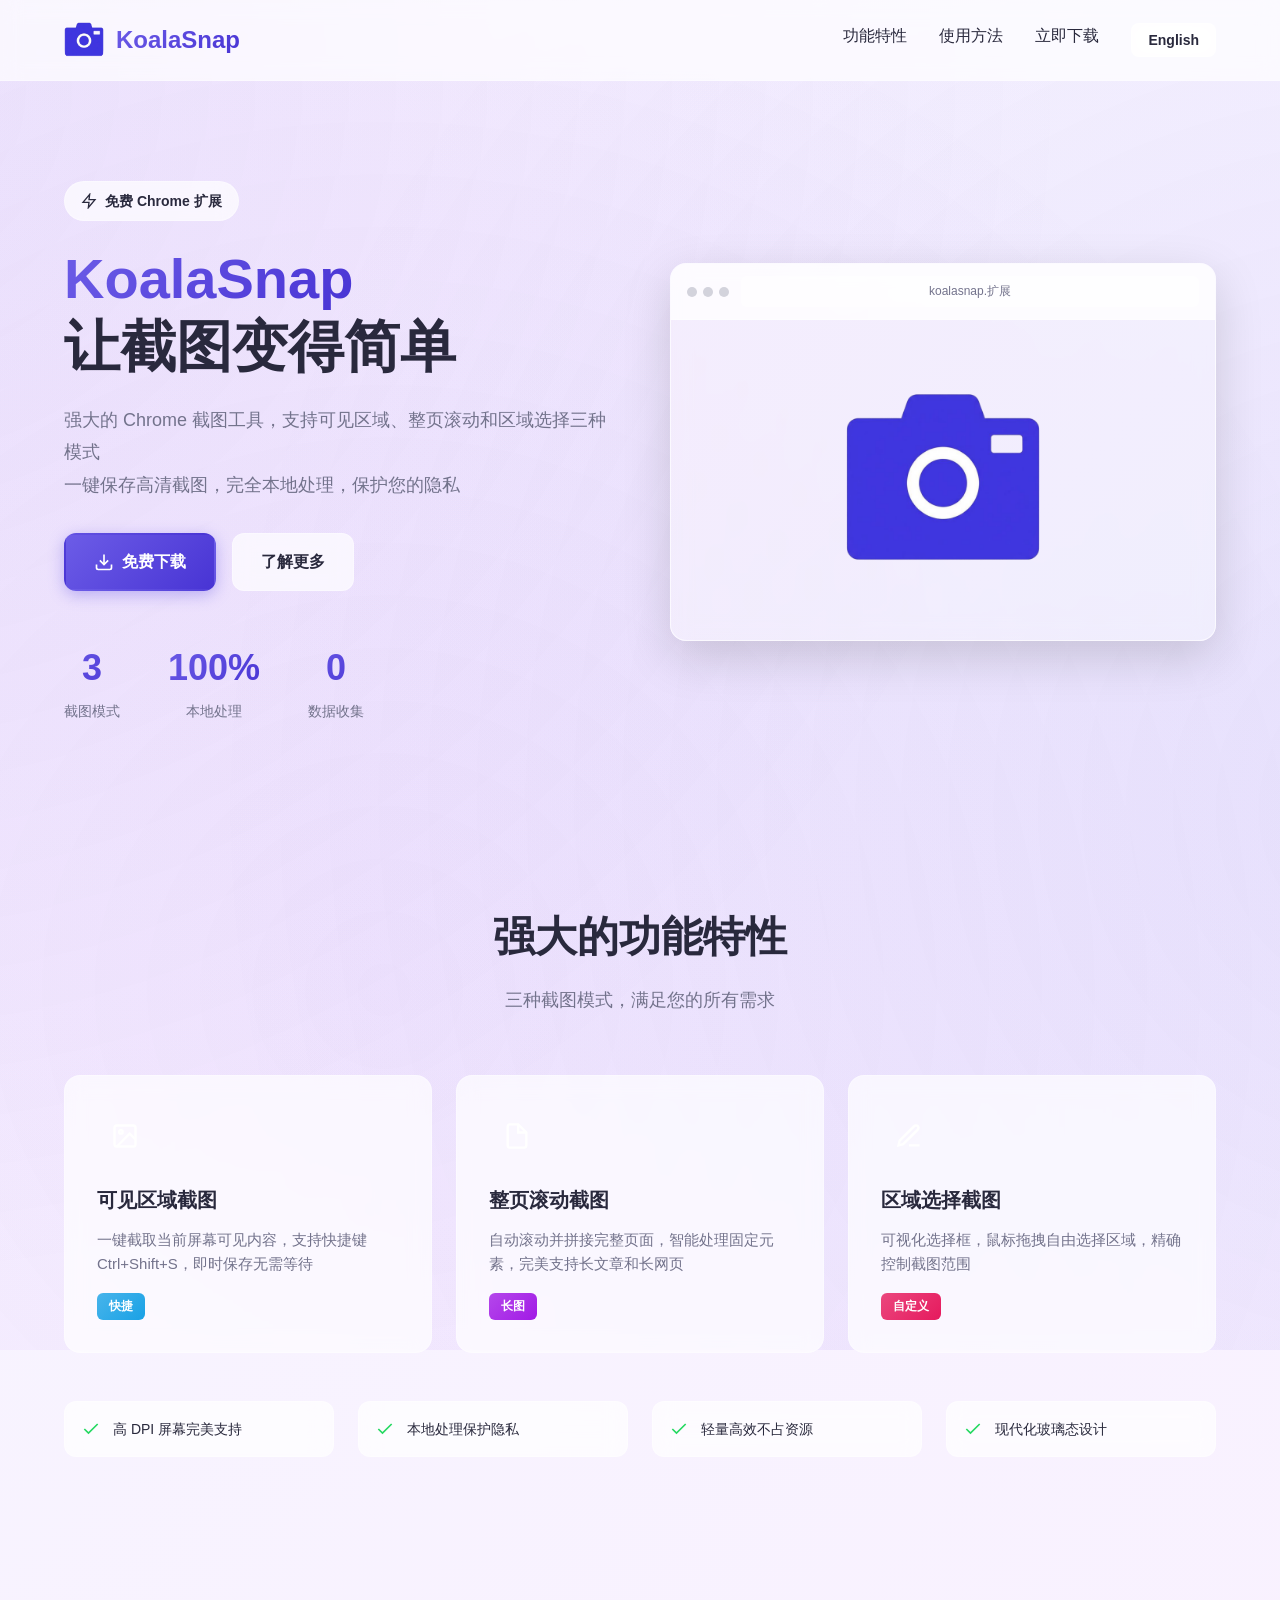
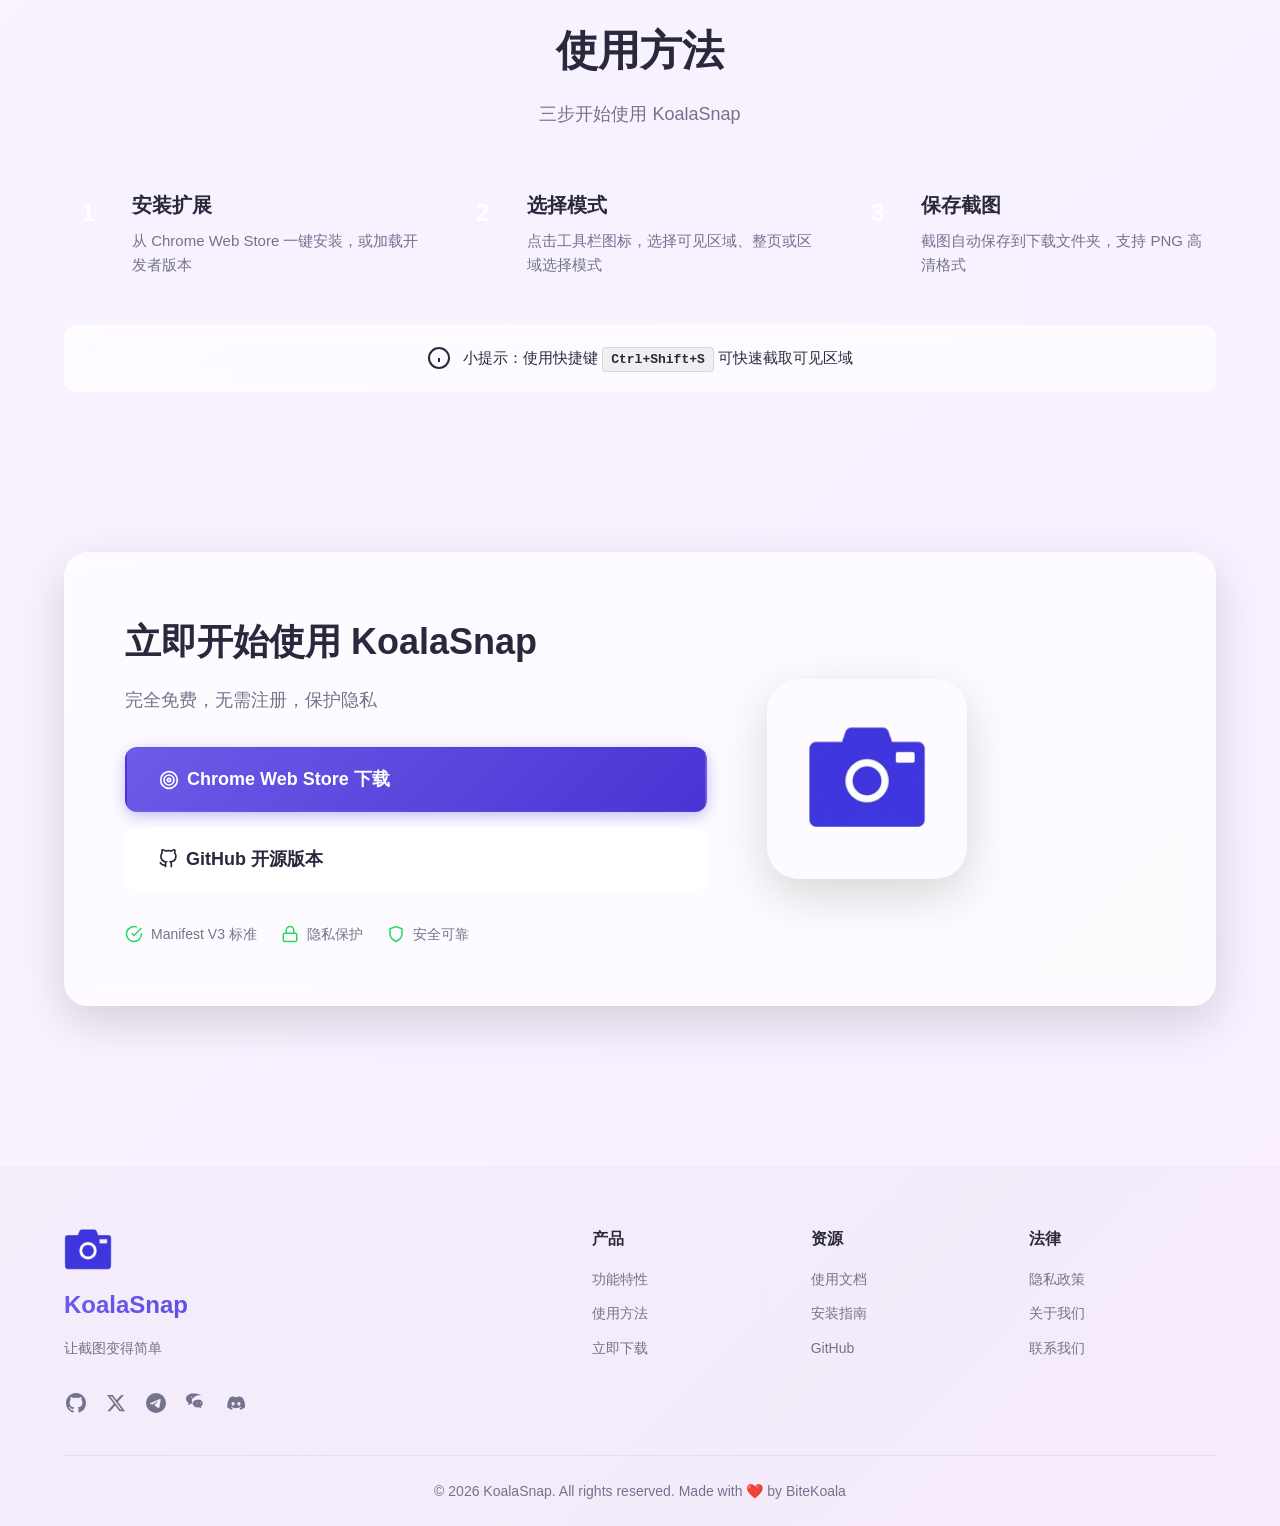
==== commit c2105b78: "Add documentation and installation guides, fix icon scripts Added documentation.html and installatio" ====
--- a/landing-page.html
+++ b/landing-page.html
@@ -1,4 +1,4 @@
-<!DOCTYPE html>
+﻿<!DOCTYPE html>
 <html lang="zh-CN">
 
 <head>
@@ -380,7 +380,7 @@
                             </svg>
                             Chrome Web Store 下载
                         </a>
-                        <a href="https://github.com/yourusername/koalasnap" class="btn btn-secondary btn-large">
+                        <a href="https://github.com/bitkoala/koalasnap" class="btn btn-secondary btn-large">
                             <svg class="btn-icon" viewBox="0 0 24 24" fill="none" stroke="currentColor"
                                 stroke-width="2">
                                 <path
@@ -437,6 +437,44 @@
                         <span class="lang-zh">让截图变得简单</span>
                         <span class="lang-en" style="display: none;">Make screenshots easy</span>
                     </p>
+                    <div class="social-links">
+                        <a href="https://github.com/Bitkoala" target="_blank" class="social-icon" title="GitHub">
+                            <svg viewBox="0 0 24 24">
+                                <path
+                                    d="M12 0C5.37 0 0 5.37 0 12c0 5.31 3.435 9.795 8.205 11.385.6.105.825-.255.825-.57 0-.285-.015-1.23-.015-2.235-3.015.555-3.795-.735-4.035-1.41-.135-.345-.72-1.41-1.23-1.695-.42-.225-1.02-.78-.015-.795.945-.015 1.62.87 1.845 1.23 1.08 1.815 2.805 1.305 3.495.99.105-.78.42-1.305.765-1.605-2.67-.3-5.46-1.335-5.46-5.925 0-1.305.465-2.385 1.23-3.225-.12-.3-.54-1.53.12-3.18 0 0 1.005-.315 3.3 1.23.96-.27 1.98-.405 3-.405s2.04.135 3 .405c2.295-1.56 3.3-1.23 3.3-1.23.66 1.65.24 2.88.12 3.18.765.84 1.23 1.905 1.23 3.225 0 4.605-2.805 5.625-5.475 5.925.435.375.81 1.095.81 2.22 0 1.605-.015 2.895-.015 3.3 0 .315.225.69.825.57A12.02 12.02 0 0 0 24 12c0-6.63-5.37-12-12-12z" />
+                            </svg>
+                        </a>
+                        <a href="https://x.com/Bitekaola" target="_blank" class="social-icon" title="X (Twitter)">
+                            <svg viewBox="0 0 24 24">
+                                <path
+                                    d="M18.244 2.25h3.308l-7.227 8.26 8.502 11.24H16.17l-5.214-6.817L4.99 21.75H1.68l7.73-8.835L1.254 2.25H8.08l4.713 6.231zm-1.161 17.52h1.833L7.084 4.126H5.117z" />
+                            </svg>
+                        </a>
+                        <a href="https://t.me/BitekaolaTeam" target="_blank" class="social-icon" title="Telegram">
+                            <svg viewBox="0 0 24 24">
+                                <path
+                                    d="M11.944 0A12 12 0 0 0 0 12a12 12 0 0 0 12 12 12 12 0 0 0 12-12A12 12 0 0 0 12 0a12 12 0 0 0-.056 0zm4.962 7.224c.1-.002.321.023.465.14a.506.506 0 0 1 .171.325c.016.093.036.306.02.472-.18 1.898-.962 6.502-1.36 8.627-.168.9-.499 1.201-.82 1.23-.696.065-1.225-.46-1.9-.902-1.056-.693-1.653-1.124-2.678-1.8-1.185-.78-.417-1.21.258-1.91.177-.184 3.247-2.977 3.307-3.23.007-.032.014-.15-.056-.212s-.174-.041-.249-.024c-.106.024-1.793 1.14-5.061 3.345-.48.33-.913.49-1.302.48-.428-.008-1.252-.241-1.865-.44-.752-.245-1.349-.374-1.297-.789.027-.216.325-.437.893-.663 3.498-1.524 5.83-2.529 6.998-3.014 3.332-1.386 4.025-1.627 4.476-1.635z" />
+                            </svg>
+                        </a>
+                        <div class="wechat-container">
+                            <a href="javascript:void(0)" class="social-icon" title="WeChat">
+                                <svg viewBox="0 0 24 24">
+                                    <path
+                                        d="M8 .5C3.58 .5 0 3.33 0 6.83c0 2.12 1.3 4.02 3.29 5.3-.17 .64-1.01 2.27-1.16 2.53-.05 .08 .04 .16 .13 .11 1.44-.81 3.23-1.8 4.29-2.31 .48 .09 .98 .14 1.49 .11C7.43 11.53 7 10.42 7 9.22c0-3.66 4.34-6.64 9.7-6.64 .51 0 1 .03 1.48 .08C16.89 1.1 12.72 .5 8 .5zm5.79 7.64c-3.14 0-5.69 2.05-5.69 4.58 0 2.53 2.55 4.58 5.69 4.58 .69 0 1.35-.11 1.95-.3 .74 .37 2.19 1.05 2.76 1.3 .06 .03 .13-.02 .1-.08-.18-.46-.73-1.63-.85-2.07 1.39-.9 2.27-2.22 2.27-3.69 .01-2.53-2.54-4.58-5.68-4.58zM6.63 4.28c.38 0 .69 .26 .69 .58s-.31 .58-.69 .58c-.38 0-.69-.26-.69-.58s.31-.58 .69-.58zm3.74 0c.38 0 .69 .26 .69 .58s-.31 .58-.69 .58c-.38 0-.69-.26-.69-.58s.31-.58 .69-.58zm2.87 7.07c.38 0 .69 .26 .69 .58s-.31 .58-.69 .58c-.38 0-.69-.26-.69-.58s.31-.58 .69-.58zm4.08 0c.38 0 .69 .26 .69 .58s-.31 .58-.69 .58c-.38 0-.69-.26-.69-.58s.31-.58 .69-.58z" />
+                                </svg>
+                            </a>
+                            <div class="wechat-popover">
+                                <img src="https://pickoala.com/img/images/2026/01/05/RM45hGH4.webp" alt="WeChat QR"
+                                    class="wechat-qr">
+                            </div>
+                        </div>
+                        <a href="https://discord.gg/QbdktDgGm8" target="_blank" class="social-icon" title="Discord">
+                            <svg viewBox="0 0 24 24">
+                                <path
+                                    d="M19.27 5.33C17.94 4.71 16.5 4.26 15 4a.09.09 0 0 0-.07.03c-.18.33-.39.76-.53 1.09a16.09 16.09 0 0 0-4.8 0c-.14-.34-.35-.76-.54-1.09.01-.02-.01-.07-.07-.03-1.5.26-2.93.71-4.27 1.33-.01 0-.02.01-.03.02-2.72 4.07-3.47 8.03-3.1 11.95 0 .02.01.04.03.05 1.8 1.32 3.53 2.12 5.2 2.65.03.01.06 0 .07-.03.4-.54.76-1.13 1.07-1.74.02-.04 0-.08-.04-.09-.66-.25-1.29-.54-1.89-.87-.04-.02-.04-.07 0-.09.12-.08.24-.17.35-.25.02-.01.04-.01.06 0 3.73 1.7 7.76 1.7 11.44 0 .02-.01.04-.01.06 0 .11.08.23.17.35.25.04.02.04.07 0 .09-.6.33-1.23.62-1.89.87-.04.01-.06.05-.04.09.31.61.67 1.2 1.07 1.74.01.03.04.04.07.03 1.67-.53 3.4-1.33 5.2-2.65.02-.01.03-.03.03-.05.41-4.32-.46-8.28-3.1-11.95-.01-.01-.02-.02-.03-.02ZM8.52 14.91c-1.03 0-1.89-.95-1.89-2.12s.84-2.12 1.89-2.12c1.06 0 1.9.96 1.89 2.12 0 1.17-.84 2.12-1.89 2.12zm6.97 0c-1.03 0-1.89-.95-1.89-2.12s.84-2.12 1.89-2.12c1.06 0 1.9.96 1.89 2.12 0 1.17-.84 2.12-1.89 2.12z" />
+                            </svg>
+                        </a>
+                    </div>
                 </div>
                 <div class="footer-links">
                     <div class="footer-column">
@@ -462,15 +500,15 @@
                             <span class="lang-zh">资源</span>
                             <span class="lang-en" style="display: none;">Resources</span>
                         </h4>
-                        <a href="README.md">
+                        <a href="documentation.html">
                             <span class="lang-zh">使用文档</span>
                             <span class="lang-en" style="display: none;">Documentation</span>
                         </a>
-                        <a href="INSTALLATION.md">
+                        <a href="installation.html">
                             <span class="lang-zh">安装指南</span>
                             <span class="lang-en" style="display: none;">Installation</span>
                         </a>
-                        <a href="https://github.com/yourusername/koalasnap">GitHub</a>
+                        <a href="https://github.com/bitkoala/koalasnap">GitHub</a>
                     </div>
                     <div class="footer-column">
                         <h4>
@@ -501,4 +539,4 @@
     <script src="landing-page.js"></script>
 </body>
 
-</html>+</html>
--- a/landing-page.css
+++ b/landing-page.css
@@ -796,4 +796,216 @@
     .nav-links {
         display: none;
     }
+}
+
+/* Social Links */
+.social-links {
+    display: flex;
+    gap: 16px;
+    margin-top: 20px;
+}
+
+.social-icon {
+    color: var(--text-secondary);
+    transition: all 0.3s;
+    width: 24px;
+    height: 24px;
+    display: flex;
+    align-items: center;
+    justify-content: center;
+    text-decoration: none;
+}
+
+.social-icon svg {
+    width: 20px;
+    height: 20px;
+    fill: currentColor;
+}
+
+.social-icon:hover {
+    color: var(--primary);
+    transform: translateY(-2px);
+}
+
+.wechat-container {
+    position: relative;
+    display: inline-flex;
+    align-items: center;
+}
+
+.wechat-popover {
+    position: absolute;
+    bottom: 100%;
+    left: 50%;
+    transform: translateX(-50%) translateY(-10px);
+    width: 192px;
+    background: white;
+    padding: 12px;
+    border-radius: 12px;
+    box-shadow: var(--shadow-xl);
+    opacity: 0;
+    visibility: hidden;
+    transition: all 0.3s cubic-bezier(0.4, 0, 0.2, 1);
+    z-index: 1000;
+    border: 1px solid var(--glass-border);
+    pointer-events: none;
+}
+
+.wechat-container:hover .wechat-popover {
+    opacity: 1;
+    visibility: visible;
+    transform: translateX(-50%) translateY(-16px);
+}
+
+.wechat-qr {
+    width: 100%;
+    height: auto;
+    border-radius: 8px;
+    display: block;
+}
+
+.wechat-popover::after {
+    content: '';
+    position: absolute;
+    top: 100%;
+    left: 50%;
+    width: 12px;
+    height: 12px;
+    background: white;
+    border-bottom: 1px solid var(--glass-border);
+    border-right: 1px solid var(--glass-border);
+    transform: translateX(-50%) translateY(-6px) rotate(45deg);
+}
+
+/* Documentation & Installation Page Styles */
+.doc-container {
+    max-width: 900px;
+    margin: 0 auto;
+    padding: 40px 24px 80px;
+}
+
+.doc-header {
+    text-align: center;
+    margin-bottom: 60px;
+    padding-top: 40px;
+}
+
+.doc-title {
+    font-size: 48px;
+    font-weight: 800;
+    margin-bottom: 16px;
+    background: linear-gradient(135deg, var(--primary) 0%, var(--primary-dark) 100%);
+    -webkit-background-clip: text;
+    -webkit-text-fill-color: transparent;
+    background-clip: text;
+}
+
+.doc-content {
+    background: var(--glass-bg);
+    backdrop-filter: blur(10px);
+    border: 1px solid var(--glass-border);
+    border-radius: 16px;
+    padding: 48px;
+    box-shadow: var(--shadow-md);
+}
+
+.doc-content h2 {
+    font-size: 32px;
+    font-weight: 700;
+    margin-top: 40px;
+    margin-bottom: 20px;
+    color: var(--text-primary);
+    border-bottom: 1px solid rgba(0, 0, 0, 0.1);
+    padding-bottom: 10px;
+}
+
+.doc-content h2:first-child {
+    margin-top: 0;
+}
+
+.doc-content h3 {
+    font-size: 24px;
+    font-weight: 600;
+    margin-top: 32px;
+    margin-bottom: 16px;
+    color: var(--text-primary);
+}
+
+.doc-content p {
+    font-size: 16px;
+    line-height: 1.8;
+    color: var(--text-secondary);
+    margin-bottom: 16px;
+}
+
+.doc-content ul,
+.doc-content ol {
+    margin: 16px 0;
+    padding-left: 24px;
+    color: var(--text-secondary);
+}
+
+.doc-content li {
+    font-size: 16px;
+    line-height: 1.8;
+    margin-bottom: 8px;
+}
+
+.doc-content code {
+    background: rgba(0, 0, 0, 0.05);
+    padding: 2px 6px;
+    border-radius: 4px;
+    font-family: 'Courier New', monospace;
+    font-size: 0.9em;
+    color: var(--primary-dark);
+}
+
+.doc-content pre {
+    background: #f8f9fa;
+    padding: 20px;
+    border-radius: 8px;
+    overflow-x: auto;
+    margin: 20px 0;
+    border: 1px solid rgba(0, 0, 0, 0.05);
+}
+
+.doc-content pre code {
+    background: none;
+    padding: 0;
+    color: var(--text-primary);
+}
+
+.doc-content blockquote {
+    border-left: 4px solid var(--primary);
+    margin: 20px 0;
+    padding: 10px 20px;
+    background: rgba(79, 70, 229, 0.05);
+    border-radius: 0 8px 8px 0;
+}
+
+.doc-content img {
+    max-width: 100%;
+    border-radius: 8px;
+    box-shadow: var(--shadow-sm);
+    margin: 20px 0;
+}
+
+.back-link {
+    display: inline-flex;
+    align-items: center;
+    gap: 8px;
+    color: var(--primary);
+    text-decoration: none;
+    font-weight: 600;
+    margin-bottom: 32px;
+    transition: transform 0.3s;
+}
+
+.back-link:hover {
+    transform: translateX(-4px);
+}
+
+.back-link svg {
+    width: 20px;
+    height: 20px;
 }
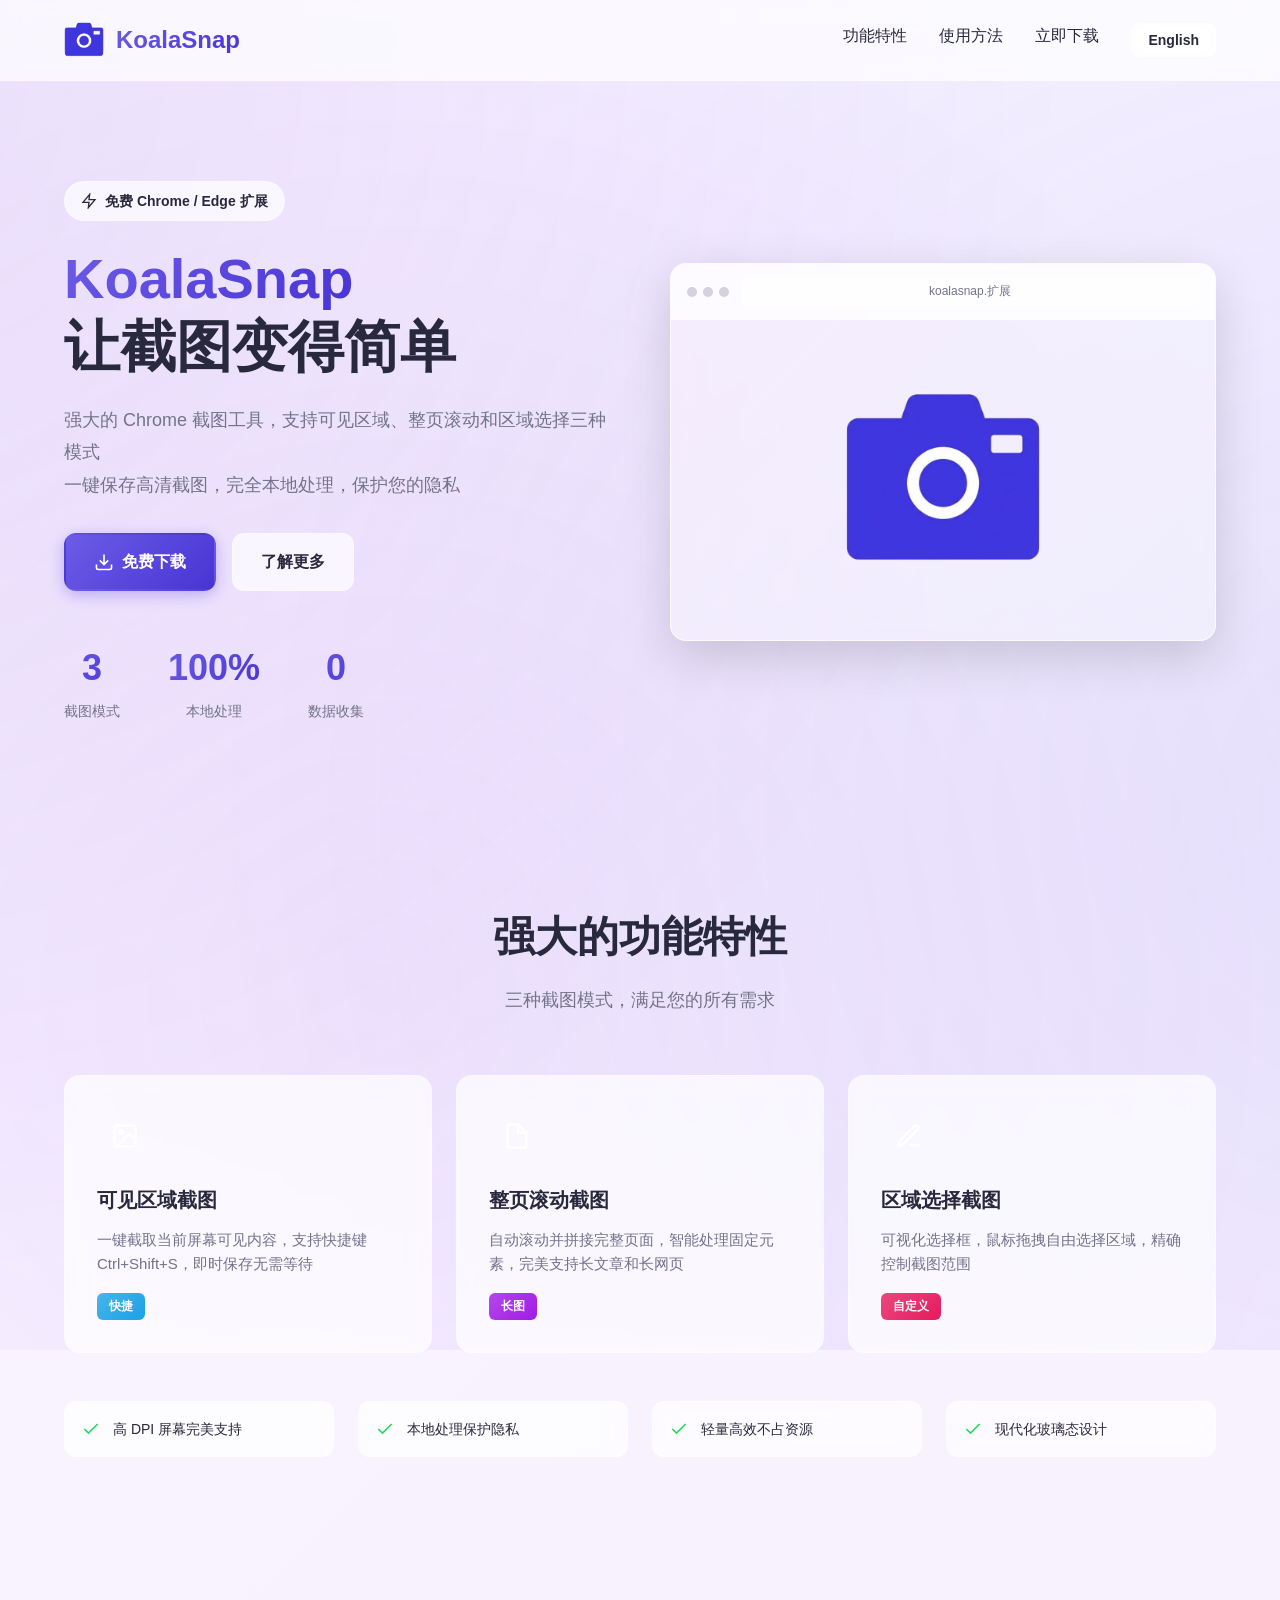
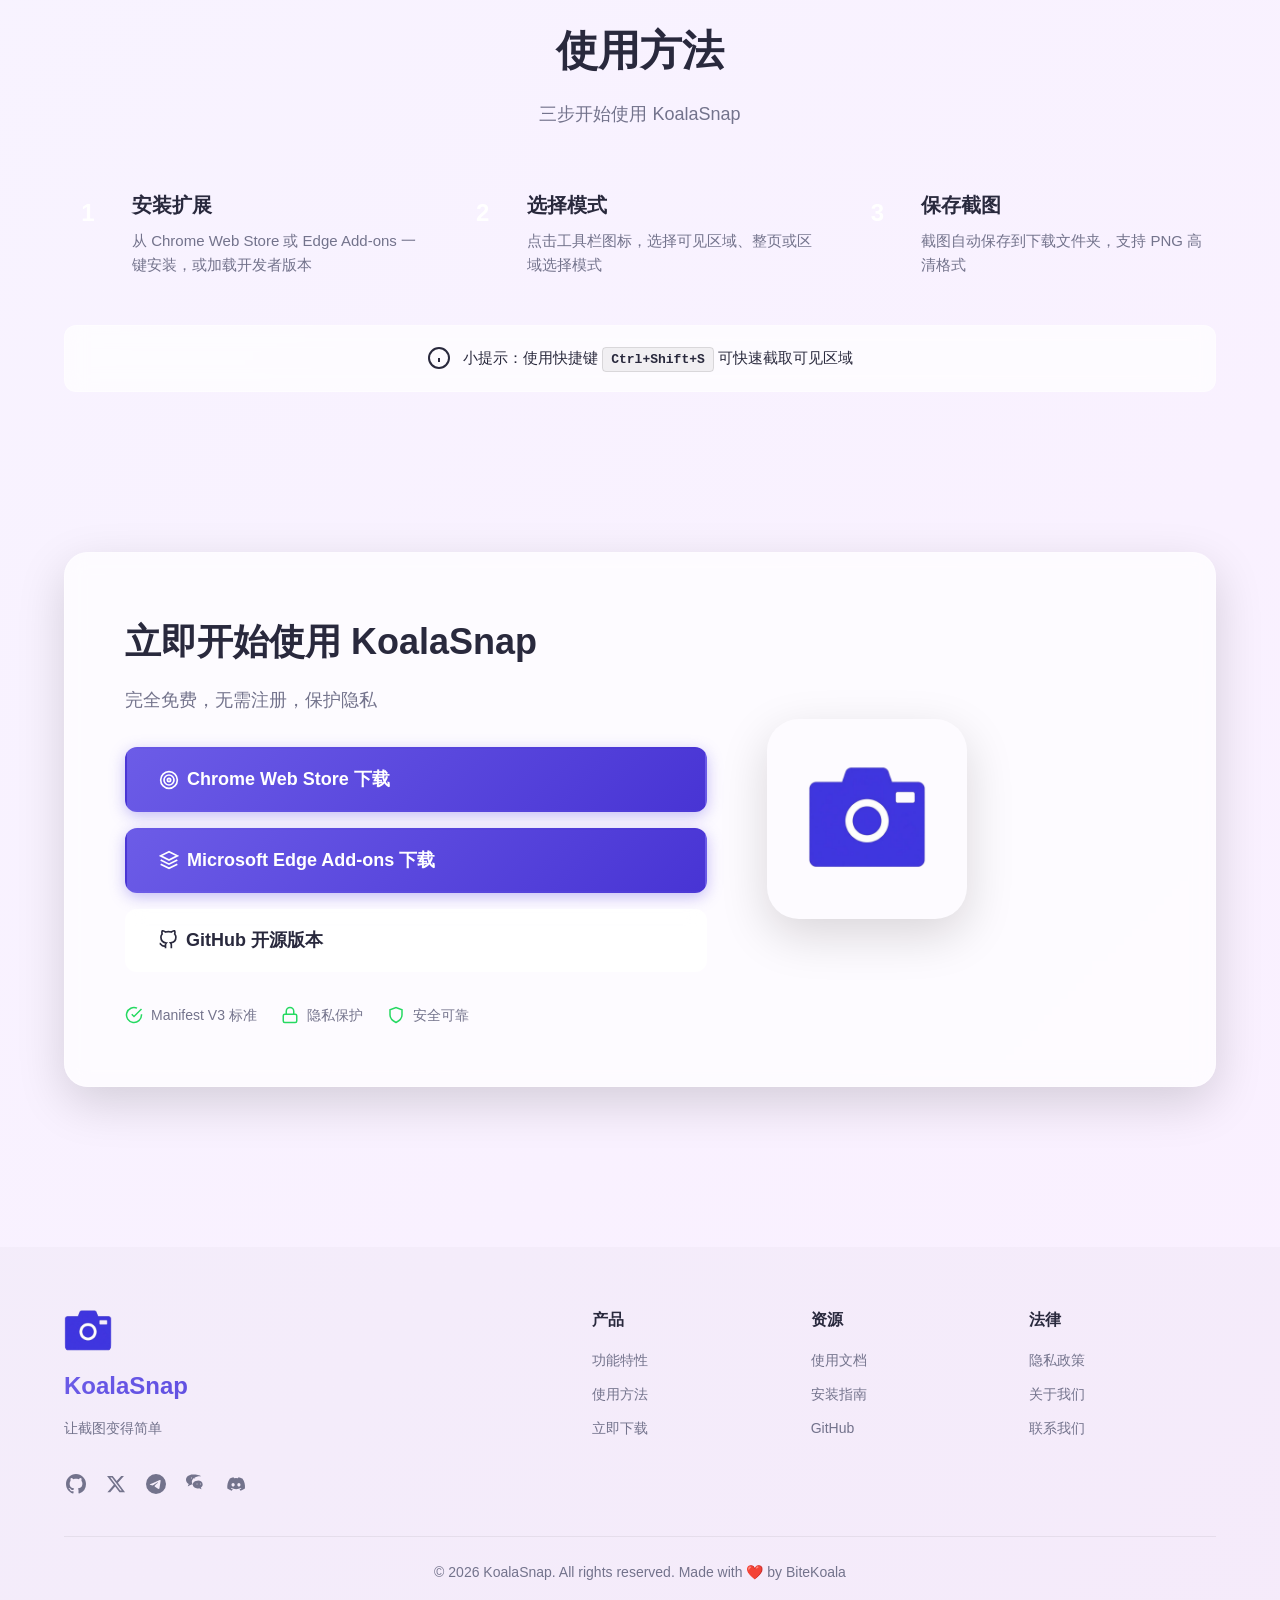
==== commit a41c24cc: "Add Edge Add-ons links and update installation info Added Microsoft Edge Add-ons links to README, in" ====
--- a/landing-page.html
+++ b/landing-page.html
@@ -77,8 +77,8 @@
                     <svg class="badge-icon" viewBox="0 0 24 24" fill="none" stroke="currentColor" stroke-width="2">
                         <path d="M13 2L3 14h9l-1 8 10-12h-9l1-8z"></path>
                     </svg>
-                    <span class="lang-zh">免费 Chrome 扩展</span>
-                    <span class="lang-en" style="display: none;">Free Chrome Extension</span>
+                    <span class="lang-zh">免费 Chrome / Edge 扩展</span>
+                    <span class="lang-en" style="display: none;">Free Chrome / Edge Extension</span>
                 </div>
                 <h1 class="hero-title">
                     <span class="gradient-text">KoalaSnap</span>
@@ -302,9 +302,9 @@
                             <span class="lang-en" style="display: none;">Install Extension</span>
                         </h3>
                         <p class="step-desc">
-                            <span class="lang-zh">从 Chrome Web Store 一键安装，或加载开发者版本</span>
-                            <span class="lang-en" style="display: none;">One-click install from Chrome Web Store or load
-                                developer version</span>
+                            <span class="lang-zh">从 Chrome Web Store 或 Edge Add-ons 一键安装，或加载开发者版本</span>
+                            <span class="lang-en" style="display: none;">One-click install from Chrome Web Store / Edge
+                                Add-ons or load developer version</span>
                         </p>
                     </div>
                 </div>
@@ -380,6 +380,16 @@
                             </svg>
                             Chrome Web Store 下载
                         </a>
+                        <a href="https://microsoftedge.microsoft.com/addons/detail/koalasnap-%E8%80%83%E6%8B%89%E6%98%93%E6%88%AA/ifenceikjiikcnonfepplbljdbclijfp"
+                            class="btn btn-primary btn-large">
+                            <svg class="btn-icon" viewBox="0 0 24 24" fill="none" stroke="currentColor"
+                                stroke-width="2">
+                                <path d="M12 2L2 7l10 5 10-5-10-5z"></path>
+                                <path d="M2 17l10 5 10-5"></path>
+                                <path d="M2 12l10 5 10-5"></path>
+                            </svg>
+                            Microsoft Edge Add-ons 下载
+                        </a>
                         <a href="https://github.com/bitkoala/koalasnap" class="btn btn-secondary btn-large">
                             <svg class="btn-icon" viewBox="0 0 24 24" fill="none" stroke="currentColor"
                                 stroke-width="2">
@@ -539,4 +549,4 @@
     <script src="landing-page.js"></script>
 </body>
 
-</html>
+</html>
